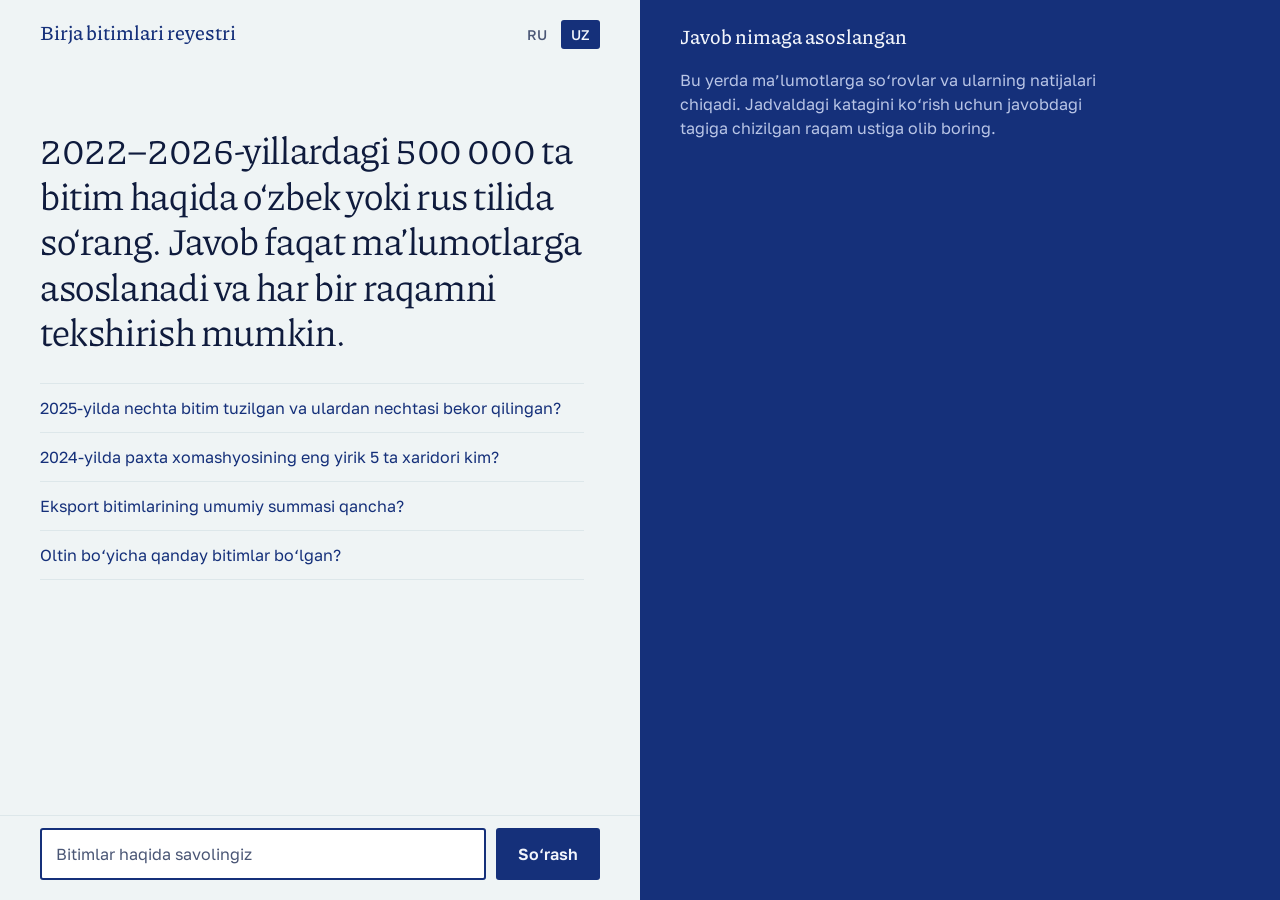
==== src/main/resources/static/index.html @ 8547df86 "Add UZEX deals Q&A agent Web service answering questions about the exchange's 500,000 deals in Russi" ====
<!doctype html>
<html lang="ru">
<head>
<meta charset="utf-8">
<meta name="viewport" content="width=device-width, initial-scale=1">
<title>UZEX Reyestr Agent</title>
<link rel="preconnect" href="https://fonts.googleapis.com">
<link rel="preconnect" href="https://fonts.gstatic.com" crossorigin>
<link href="https://fonts.googleapis.com/css2?family=Golos+Text:wght@400;500;600&family=JetBrains+Mono:wght@400&family=Piazzolla:opsz,wght@8..30,400;8..30,500&display=swap&subset=cyrillic-ext" rel="stylesheet">
<style>
:root {
  --glaze: #EFF4F5;
  --glaze-deep: #DDE7EA;
  --ink: #0F1B3D;
  --ink-soft: #4A5675;
  --cobalt: #15307A;
  --cobalt-deep: #0F2460;
  --cobalt-line: #3A54A0;
  --on-cobalt: #F2F5FB;
  --on-cobalt-soft: #B9C5E6;
  --turquoise: #0B7A80;
  --saffron: #F4B83F;
  --madder: #A5342B;
  --serif: "Piazzolla", Georgia, serif;
  --sans: "Golos Text", "Segoe UI", Arial, sans-serif;
  --mono: "JetBrains Mono", Menlo, monospace;
}
* { box-sizing: border-box; }
html, body { height: 100%; margin: 0; }
body {
  background: var(--glaze);
  color: var(--ink);
  font: 400 16px/1.5 var(--sans);
  display: grid;
  grid-template-columns: minmax(0, 1fr) minmax(0, 1fr);
  height: 100dvh;
}
button, textarea { font: inherit; color: inherit; }
:focus-visible { outline: 3px solid var(--saffron); outline-offset: 2px; }

/* Asking side */
.ask { display: grid; grid-template-rows: auto minmax(0, 1fr) auto; min-height: 0; }
.masthead {
  display: flex; align-items: baseline; justify-content: space-between; gap: 16px;
  padding: 20px 40px 12px;
}
.masthead h1 { margin: 0; font: 500 20px/1.2 var(--serif); color: var(--cobalt); }
.langs { display: flex; gap: 4px; }
.langs button {
  background: none; border: 0; padding: 4px 10px; cursor: pointer; border-radius: 3px;
  color: var(--ink-soft); font-weight: 500; font-size: 14px;
}
.langs button[aria-pressed="true"] { background: var(--cobalt); color: var(--on-cobalt); }

.thread { overflow-y: auto; padding: 12px 40px 24px; scroll-behavior: smooth; }
.intro { max-width: 34em; padding-top: 6vh; }
.intro p { margin: 0 0 28px; font: 400 clamp(26px, 3vw, 38px)/1.2 var(--serif); letter-spacing: -0.01em; }
.examples { list-style: none; margin: 0; padding: 0; border-top: 1px solid var(--glaze-deep); }
.examples button {
  display: block; width: 100%; padding: 12px 0; background: none; border: 0;
  border-bottom: 1px solid var(--glaze-deep); text-align: left; cursor: pointer; color: var(--cobalt);
}
.examples button:hover { color: var(--ink); text-decoration: underline; text-underline-offset: 3px; }

.turn { padding: 20px 0 24px; border-bottom: 1px solid var(--glaze-deep); max-width: 40em; }
.turn:last-child { border-bottom: 0; }
.turn .question { margin: 0 0 10px; color: var(--ink-soft); font-weight: 500; }
.turn .steps { margin: 0; padding: 0; list-style: none; color: var(--ink-soft); font-size: 15px; }
.turn .steps li { padding: 2px 0; }
.turn .steps li:last-child::after { content: "…"; }
.answer { margin: 0; font: 400 clamp(20px, 1.9vw, 25px)/1.42 var(--serif); white-space: pre-line; }
.turn.is-error .answer { font: 400 18px/1.5 var(--sans); color: var(--madder); }
.turn.is-nodata .answer { border-left: 4px solid var(--madder); padding-left: 16px; }
.turn.is-clarify .answer { border-left: 4px solid var(--saffron); padding-left: 16px; }

.fig {
  all: unset; cursor: pointer; font-variant-numeric: tabular-nums;
  background-image: linear-gradient(var(--saffron), var(--saffron));
  background-repeat: no-repeat; background-position: 0 100%; background-size: 100% 3px;
  transition: background-size 160ms ease-out;
}
.fig:hover, .fig:focus-visible, .fig.is-on { background-size: 100% 100%; }
.fig:focus-visible { outline: 3px solid var(--cobalt); outline-offset: 2px; }

.assumptions { margin: 14px 0 0; padding: 0; list-style: none; font-size: 15px; color: var(--ink-soft); }
.assumptions li { padding: 2px 0; }
.check { margin: 14px 0 0; font-size: 14px; color: var(--turquoise); font-weight: 500; }
.check.is-plain { color: var(--ink-soft); font-weight: 400; }
.turn-actions { margin-top: 10px; }
.turn-actions button {
  background: none; border: 0; padding: 0; color: var(--cobalt); cursor: pointer; font-size: 14px;
  text-decoration: underline; text-underline-offset: 3px;
}
.turn[aria-current="true"] .turn-actions { display: none; }

.composer { padding: 12px 40px 20px; background: var(--glaze); border-top: 1px solid var(--glaze-deep); }
.composer form { display: flex; gap: 10px; align-items: flex-end; }
.composer textarea {
  flex: 1; min-height: 52px; max-height: 160px; resize: none; padding: 13px 14px;
  background: #fff; border: 2px solid var(--cobalt); border-radius: 3px; line-height: 1.4;
}
.composer textarea::placeholder { color: var(--ink-soft); }
.composer button {
  height: 52px; padding: 0 22px; border: 0; border-radius: 3px; cursor: pointer;
  background: var(--cobalt); color: var(--on-cobalt); font-weight: 600;
}
.composer button:hover:not(:disabled) { background: var(--cobalt-deep); }
.composer button:disabled { opacity: .55; cursor: progress; }
.notice { margin: 0 0 10px; color: var(--madder); font-size: 14px; }

/* Evidence side: one tile of solid cobalt */
.proof { background: var(--cobalt); color: var(--on-cobalt); overflow-y: auto; padding: 24px 40px 40px; min-height: 0; }
.proof h2 { margin: 0 0 20px; font: 500 20px/1.2 var(--serif); }
.proof .empty { max-width: 28em; color: var(--on-cobalt-soft); }
.step { margin: 0 0 32px; }
.step h3 { margin: 0 0 8px; font: 500 16px/1.4 var(--sans); }
.step .kind { color: var(--on-cobalt-soft); font-weight: 400; font-size: 14px; }
.step pre {
  margin: 0 0 12px; padding: 12px 14px; overflow-x: auto; background: var(--cobalt-deep);
  border-radius: 3px; font: 400 13px/1.55 var(--mono); white-space: pre-wrap; overflow-wrap: anywhere;
  color: var(--on-cobalt);
}
.step .failed { margin: 0 0 12px; color: var(--saffron); font-size: 14px; }
.table-wrap { overflow-x: auto; }
table { border-collapse: collapse; width: 100%; font-size: 14px; font-variant-numeric: tabular-nums; }
th { text-align: left; font-weight: 500; color: var(--on-cobalt-soft); padding: 6px 12px 6px 0; border-bottom: 1px solid var(--cobalt-line); white-space: nowrap; }
td { padding: 6px 12px 6px 0; border-bottom: 1px solid var(--cobalt-line); vertical-align: top; }
td.num, th.num { text-align: right; white-space: nowrap; }
td.is-source { background: var(--saffron); color: var(--ink); box-shadow: -6px 0 0 var(--saffron), 6px 0 0 var(--saffron); }
td.is-null { color: var(--on-cobalt-soft); }
.rows-note { margin: 8px 0 0; color: var(--on-cobalt-soft); font-size: 14px; }

@media (max-width: 900px) {
  html, body { height: auto; }
  body { display: block; height: auto; }
  .ask { display: block; }
  .masthead { padding: 16px 16px 8px; }
  .thread { overflow: visible; padding: 8px 16px 16px; }
  .intro { padding-top: 16px; }
  .composer { position: sticky; bottom: 0; padding: 10px 16px 12px; }
  .proof { overflow: visible; padding: 24px 16px 32px; }
}
@media (prefers-reduced-motion: reduce) {
  * { transition: none !important; scroll-behavior: auto !important; }
}
</style>
</head>
<body>
<main class="ask">
  <header class="masthead">
    <h1 id="title"></h1>
    <div class="langs" role="group" aria-label="Til / Язык">
      <button type="button" data-lang="ru">RU</button>
      <button type="button" data-lang="uz">UZ</button>
    </div>
  </header>
  <section class="thread" id="thread" aria-live="polite"></section>
  <div class="composer">
    <p class="notice" id="notice" hidden></p>
    <form id="form">
      <textarea id="input" rows="1" maxlength="600"></textarea>
      <button type="submit" id="send"></button>
    </form>
  </div>
</main>
<aside class="proof" id="proof"></aside>

<script>
const UI = {
  ru: {
    title: "Реестр сделок биржи",
    intro: "Спросите на русском или узбекском о 500 000 сделок за 2022–2026 годы. Ответ строится только на данных, и каждое число можно проверить.",
    examples: [
      "Сколько сделок было в 2025 году и сколько из них аннулировано?",
      "Кто пять крупнейших покупателей хлопка-сырца в 2024 году?",
      "Какая средневзвешенная цена цемента ЦЕМ I 42,5Н в сентябре 2026 года?",
      "Какие были сделки по золоту?"
    ],
    placeholder: "Ваш вопрос о сделках",
    send: "Спросить",
    proof: "На чём основан ответ",
    proofEmpty: "Здесь появятся запросы к данным и их результаты. Наведите на подчёркнутое число в ответе, чтобы увидеть его ячейку в таблице.",
    verified: "Все числа и названия в ответе найдены в результатах запроса",
    fallback: "Показан результат запроса без пересказа: текст модели не прошёл проверку",
    glossary: "Ответ из описания данных, запрос к данным не нужен",
    noEvidence: "Запросов к данным для этого ответа не было.",
    seconds: s => `Ответ за ${s} с`,
    show: "Показать основание",
    kinds: { sql: "Запрос", company: "Поиск компании", broker: "Поиск брокера" },
    rows: (shown, all) => `Показано строк: ${shown} из ${all}`,
    truncated: "В выборке есть ещё строки.",
    noRows: "Запрос не вернул строк.",
    rejected: "Запрос отклонён или завершился ошибкой",
    noKey: "Ключ языковой модели не задан в .env, поэтому вопросы пока не обрабатываются.",
    noDb: "База данных недоступна. Запустите docker compose up -d.",
    failed: "Не удалось получить ответ от сервера. Проверьте соединение и спросите ещё раз."
  },
  uz: {
    title: "Birja bitimlari reyestri",
    intro: "2022–2026-yillardagi 500 000 ta bitim haqida o‘zbek yoki rus tilida so‘rang. Javob faqat ma’lumotlarga asoslanadi va har bir raqamni tekshirish mumkin.",
    examples: [
      "2025-yilda nechta bitim tuzilgan va ulardan nechtasi bekor qilingan?",
      "2024-yilda paxta xomashyosining eng yirik 5 ta xaridori kim?",
      "Eksport bitimlarining umumiy summasi qancha?",
      "Oltin bo‘yicha qanday bitimlar bo‘lgan?"
    ],
    placeholder: "Bitimlar haqida savolingiz",
    send: "So‘rash",
    proof: "Javob nimaga asoslangan",
    proofEmpty: "Bu yerda ma’lumotlarga so‘rovlar va ularning natijalari chiqadi. Jadvaldagi katagini ko‘rish uchun javobdagi tagiga chizilgan raqam ustiga olib boring.",
    verified: "Javobdagi barcha raqam va nomlar so‘rov natijalarida topildi",
    fallback: "So‘rov natijasi qayta bayon qilinmasdan ko‘rsatildi: model matni tekshiruvdan o‘tmadi",
    glossary: "Javob ma’lumotlar tavsifidan olingan, so‘rov kerak emas",
    noEvidence: "Bu javob uchun ma’lumotlarga so‘rov bo‘lmadi.",
    seconds: s => `Javob ${s} soniyada`,
    show: "Asosini ko‘rsatish",
    kinds: { sql: "So‘rov", company: "Kompaniya qidiruvi", broker: "Broker qidiruvi" },
    rows: (shown, all) => `Ko‘rsatilgan qatorlar: ${shown} / ${all}`,
    truncated: "Natijada yana qatorlar bor.",
    noRows: "So‘rov qator qaytarmadi.",
    rejected: "So‘rov rad etildi yoki xato bilan tugadi",
    noKey: ".env faylida til modeli kaliti ko‘rsatilmagan, shuning uchun savollar hozircha qayta ishlanmaydi.",
    noDb: "Ma’lumotlar bazasi mavjud emas. docker compose up -d ni ishga tushiring.",
    failed: "Serverdan javob olinmadi. Aloqani tekshiring va qayta so‘rang."
  }
};

const $ = id => document.getElementById(id);
const el = (tag, cls, text) => {
  const node = document.createElement(tag);
  if (cls) node.className = cls;
  if (text !== undefined) node.textContent = text;
  return node;
};
const MAX_SHOWN_ROWS = 50;
/* Identifiers look numeric but are not quantities: no digit grouping, no figure links. */
const IDENTIFIER_COLUMN = /(^|_)(inn|no|code|year|month|quarter)$/i;
const turns = [];
let lang = initialLang();
let selected = null;
let busy = false;

function initialLang() {
  try {
    const saved = localStorage.getItem("lang");
    if (saved === "ru" || saved === "uz") return saved;
  } catch (e) { /* storage may be blocked */ }
  return (navigator.language || "").startsWith("ru") ? "ru" : "uz";
}

function setLang(next) {
  lang = next;
  try { localStorage.setItem("lang", next); } catch (e) { /* storage may be blocked */ }
  document.documentElement.lang = next;
  const t = UI[next];
  $("title").textContent = t.title;
  $("input").placeholder = t.placeholder;
  $("send").textContent = t.send;
  document.querySelectorAll(".langs button").forEach(b => b.setAttribute("aria-pressed", String(b.dataset.lang === next)));
  renderThread();
  renderProof();
  loadStatus();
}

/* Figures: wrap each number of the answer that traces to a result cell. */
const NUMBER = /(\d{1,3}(?:[    ]\d{3})+(?:[.,]\d+)?|\d+(?:[.,]\d+)?)(\s*(?:тыс\.?|тысяч\S*|ming|минг|млн\.?|миллион\S*|mln\.?|million|млрд\.?|миллиард\S*|mlrd\.?|milliard\S*|трлн\.?|триллион\S*|trln\.?|trillion\S*))?/g;

function scaleOf(word) {
  if (!word) return 1;
  const w = word.trim().toLowerCase();
  if (/^(тыс|ming|минг)/.test(w)) return 1e3;
  if (/^(млн|миллион|mln|million)/.test(w)) return 1e6;
  if (/^(млрд|миллиард|mlrd|milliard)/.test(w)) return 1e9;
  return 1e12;
}

function matchCells(digits, word, cells) {
  const compact = digits.replace(/[    ]/g, "").replace(",", ".");
  const shown = parseFloat(compact);
  const decimals = (compact.split(".")[1] || "").length;
  const scale = scaleOf(word);
  if (scale === 1 && decimals === 0 && (shown <= 12 || (shown >= 2022 && shown <= 2026))) return [];
  const half = 0.5 * Math.pow(10, -decimals) * scale;
  return cells.filter(c => Math.abs(c.value - shown * scale) <= half);
}

function renderAnswer(container, turn) {
  container.textContent = "";
  const text = turn.response.answer;
  const cells = turn.cells || [];
  let last = 0;
  for (const m of text.matchAll(NUMBER)) {
    const before = text[m.index - 1] || "";
    if (/[\p{L}\-.\d]/u.test(before)) continue;
    const hits = matchCells(m[1], m[2], cells);
    if (!hits.length) continue;
    container.append(text.slice(last, m.index));
    const figure = el("button", "fig", m[0]);
    figure.type = "button";
    const on = () => { selectTurn(turn); light(hits, true); };
    const off = () => light(hits, false);
    figure.addEventListener("mouseenter", on);
    figure.addEventListener("focus", on);
    figure.addEventListener("mouseleave", off);
    figure.addEventListener("blur", off);
    figure.addEventListener("click", () => {
      on();
      const first = document.querySelector("td.is-source");
      if (first) first.scrollIntoView({ block: "center", behavior: "smooth" });
    });
    container.append(figure);
    last = m.index + m[0].length;
  }
  container.append(text.slice(last));
}

function light(hits, on) {
  hits.forEach(c => {
    const cell = document.querySelector(`td[data-cell="${c.id}"]`);
    if (cell) cell.classList.toggle("is-source", on);
  });
}

/* Collected once per turn so figures and table cells share ids. */
function indexCells(turn) {
  turn.cells = [];
  (turn.response.evidence || []).forEach((step, s) => {
    if (step.kind !== "sql" || !step.result) return;
    step.result.rows.slice(0, MAX_SHOWN_ROWS).forEach((row, r) => row.forEach((value, c) => {
      if (value !== null && !IDENTIFIER_COLUMN.test(step.result.columns[c]) && /^-?\d+(\.\d+)?$/.test(value)) {
        turn.cells.push({ id: `${s}-${r}-${c}`, value: parseFloat(value) });
      }
    }));
  });
}

/* Asking */
function renderThread() {
  const thread = $("thread");
  thread.textContent = "";
  const t = UI[lang];
  if (!turns.length) {
    const intro = el("div", "intro");
    intro.append(el("p", "", t.intro));
    const list = el("ul", "examples");
    t.examples.forEach(q => {
      const li = el("li");
      const b = el("button", "", q);
      b.type = "button";
      b.addEventListener("click", () => ask(q));
      li.append(b);
      list.append(li);
    });
    intro.append(list);
    thread.append(intro);
    return;
  }
  turns.forEach(turn => thread.append(renderTurn(turn)));
}

function renderTurn(turn) {
  const t = UI[lang];
  const node = el("article", "turn");
  turn.node = node;
  node.append(el("p", "question", turn.question));
  if (!turn.response) {
    const steps = el("ul", "steps");
    turn.steps.forEach(label => steps.append(el("li", "", label)));
    node.append(steps);
    return node;
  }
  const r = turn.response;
  if (r.status === "ERROR") node.classList.add("is-error");
  if (r.status === "NO_DATA") node.classList.add("is-nodata");
  if (r.status === "CLARIFY") node.classList.add("is-clarify");
  if (turn === selected) node.setAttribute("aria-current", "true");

  const answer = el("p", "answer");
  renderAnswer(answer, turn);
  node.append(answer);

  if (r.assumptions && r.assumptions.length) {
    const list = el("ul", "assumptions");
    r.assumptions.forEach(a => list.append(el("li", "", a)));
    node.append(list);
  }
  const seconds = (r.durationMs / 1000).toFixed(1).replace(".", lang === "ru" ? "," : ".");
  if (r.status === "GLOSSARY") {
    node.append(el("p", "check is-plain", `${t.glossary}. ${t.seconds(seconds)}`));
  } else if (r.source === "FALLBACK") {
    node.append(el("p", "check is-plain", `${t.fallback}. ${t.seconds(seconds)}`));
  } else if (r.status === "ANSWER") {
    node.append(el("p", "check", `✓ ${t.verified}. ${t.seconds(seconds)}`));
  } else if (r.durationMs) {
    node.append(el("p", "check is-plain", t.seconds(seconds)));
  }
  const actions = el("div", "turn-actions");
  const show = el("button", "", t.show);
  show.type = "button";
  show.addEventListener("click", () => selectTurn(turn));
  actions.append(show);
  node.append(actions);
  return node;
}

function selectTurn(turn) {
  if (selected === turn) return;
  selected = turn;
  turns.forEach(x => {
    if (!x.node) return;
    if (x === turn) x.node.setAttribute("aria-current", "true");
    else x.node.removeAttribute("aria-current");
  });
  renderProof();
}

/* Evidence */
function renderProof() {
  const t = UI[lang];
  const proof = $("proof");
  proof.textContent = "";
  proof.append(el("h2", "", t.proof));
  if (!selected || !selected.response) {
    proof.append(el("p", "empty", t.proofEmpty));
    return;
  }
  const evidence = selected.response.evidence || [];
  if (!evidence.length) {
    proof.append(el("p", "empty", t.noEvidence));
    return;
  }
  evidence.forEach((step, s) => proof.append(renderStep(step, s, t)));
}

function renderStep(step, s, t) {
  const box = el("section", "step");
  const heading = el("h3");
  heading.append(el("span", "kind", `${t.kinds[step.kind] || step.kind}: `));
  heading.append(step.purpose || (step.kind === "sql" ? "" : step.input));
  box.append(heading);
  if (step.kind === "sql") box.append(el("pre", "", step.input));
  if (step.error) {
    box.append(el("p", "failed", `${t.rejected}: ${step.error}`));
    return box;
  }
  const result = step.result;
  if (!result || !result.rows.length) {
    box.append(el("p", "rows-note", t.noRows));
    return box;
  }
  const numeric = result.columns.map((name, c) => !IDENTIFIER_COLUMN.test(name)
    && result.rows.every(row => row[c] === null || /^-?\d+(\.\d+)?$/.test(row[c])));
  const table = el("table");
  const head = el("tr");
  result.columns.forEach((name, c) => head.append(el("th", numeric[c] ? "num" : "", name)));
  const thead = el("thead");
  thead.append(head);
  const tbody = el("tbody");
  result.rows.slice(0, MAX_SHOWN_ROWS).forEach((row, r) => {
    const tr = el("tr");
    row.forEach((value, c) => {
      const td = el("td", numeric[c] ? "num" : "", value === null ? "—" : (numeric[c] ? groupDigits(value) : value));
      if (value === null) td.classList.add("is-null");
      td.dataset.cell = `${s}-${r}-${c}`;
      tr.append(td);
    });
    tbody.append(tr);
  });
  table.append(thead, tbody);
  const wrap = el("div", "table-wrap");
  wrap.append(table);
  box.append(wrap);
  if (result.rows.length > MAX_SHOWN_ROWS) box.append(el("p", "rows-note", t.rows(MAX_SHOWN_ROWS, result.rows.length)));
  if (result.truncated) box.append(el("p", "rows-note", t.truncated));
  return box;
}

function groupDigits(value) {
  const [whole, fraction] = value.split(".");
  const grouped = whole.replace(/\B(?=(\d{3})+(?!\d))/g, " ");
  return fraction ? `${grouped}.${fraction}` : grouped;
}

/* Talking to the server */
async function ask(question) {
  if (busy) return;
  busy = true;
  $("send").disabled = true;
  $("input").value = "";
  resizeInput();
  const history = turns
    .filter(x => x.response && x.response.status !== "ERROR")
    .slice(-3)
    .map(x => ({ question: x.question, answer: x.response.answer }));
  const turn = { question, steps: [], response: null };
  turns.push(turn);
  renderThread();
  scrollToEnd();
  try {
    const res = await fetch("/api/ask/stream", {
      method: "POST",
      headers: { "Content-Type": "application/json", "Accept": "text/event-stream" },
      body: JSON.stringify({ question, history })
    });
    if (!res.ok || !res.body) throw new Error(`HTTP ${res.status}`);
    await readEvents(res.body, (event, data) => {
      if (event === "step") {
        turn.steps.push(data.label);
        renderThread();
        scrollToEnd();
      } else if (event === "final") {
        finish(turn, data);
      }
    });
    if (!turn.response) throw new Error("Stream ended without an answer");
  } catch (e) {
    finish(turn, { status: "ERROR", answer: UI[lang].failed, assumptions: [], evidence: [], durationMs: 0 });
  } finally {
    busy = false;
    $("send").disabled = false;
    $("input").focus();
  }
}

function finish(turn, response) {
  turn.response = response;
  indexCells(turn);
  selected = turn;
  renderThread();
  renderProof();
  $("proof").scrollTop = 0;
  scrollToEnd();
}

async function readEvents(body, onEvent) {
  const reader = body.pipeThrough(new TextDecoderStream()).getReader();
  let buffer = "";
  for (;;) {
    const { value, done } = await reader.read();
    if (done) return;
    buffer += value.replace(/\r\n/g, "\n");
    let end;
    while ((end = buffer.indexOf("\n\n")) >= 0) {
      const chunk = buffer.slice(0, end);
      buffer = buffer.slice(end + 2);
      let event = "message";
      let data = "";
      chunk.split("\n").forEach(line => {
        if (line.startsWith("event:")) event = line.slice(6).trim();
        if (line.startsWith("data:")) data += line.slice(5);
      });
      if (data) onEvent(event, JSON.parse(data));
    }
  }
}

async function loadStatus() {
  const notice = $("notice");
  try {
    const res = await fetch("/api/status");
    const status = await res.json();
    const t = UI[lang];
    const message = !status.database ? t.noDb : (!status.llmConfigured ? t.noKey : "");
    notice.textContent = message;
    notice.hidden = !message;
  } catch (e) {
    notice.hidden = true;
  }
}

function scrollToEnd() {
  const thread = $("thread");
  thread.scrollTop = thread.scrollHeight;
}

function resizeInput() {
  const input = $("input");
  input.style.height = "auto";
  input.style.height = `${Math.min(input.scrollHeight + 4, 160)}px`;
}

$("form").addEventListener("submit", e => {
  e.preventDefault();
  const q = $("input").value.trim();
  if (q) ask(q);
});
$("input").addEventListener("input", resizeInput);
$("input").addEventListener("keydown", e => {
  if (e.key === "Enter" && !e.shiftKey) {
    e.preventDefault();
    $("form").requestSubmit();
  }
});
document.querySelectorAll(".langs button").forEach(b => b.addEventListener("click", () => setLang(b.dataset.lang)));
setLang(lang);
</script>
</body>
</html>
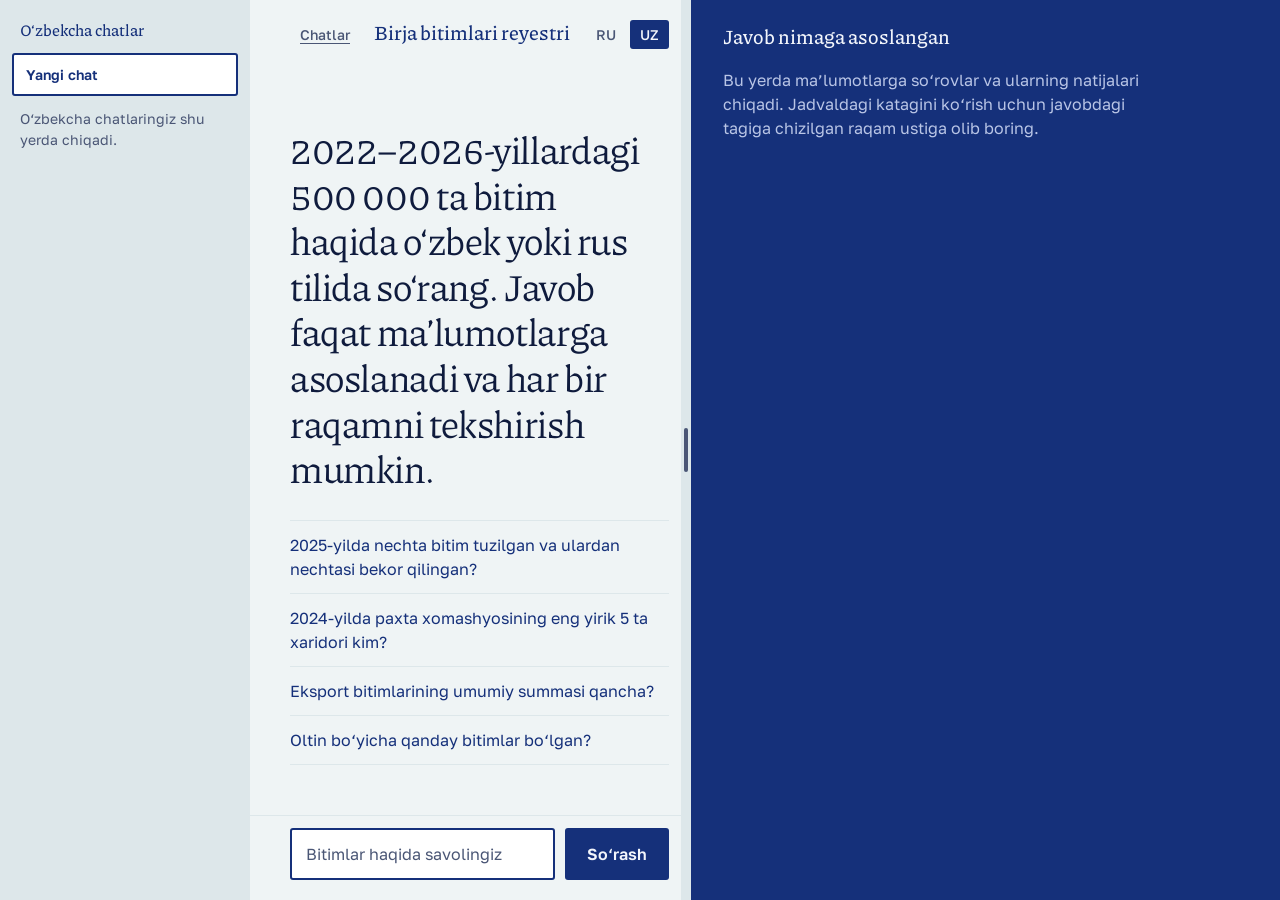
==== commit bc7c60af: "Give each language its own chats, with history and a draggable divider Switching RU/UZ shared one co" ====
--- a/src/main/resources/static/index.html
+++ b/src/main/resources/static/index.html
@@ -32,20 +32,58 @@
   color: var(--ink);
   font: 400 16px/1.5 var(--sans);
   display: grid;
-  grid-template-columns: minmax(0, 1fr) minmax(0, 1fr);
+  grid-template-columns:
+    var(--rail-width, 0px)
+    minmax(0, 1fr)
+    10px
+    clamp(280px, var(--proof-width, 46vw), calc(100vw - var(--rail-width, 0px) - 360px));
+  grid-template-rows: minmax(0, 1fr);
   height: 100dvh;
 }
+body.rail-open { --rail-width: 250px; }
+body.is-dragging { cursor: col-resize; user-select: none; }
 button, textarea { font: inherit; color: inherit; }
 :focus-visible { outline: 3px solid var(--saffron); outline-offset: 2px; }
 
+/* Chats of the current language */
+.history {
+  grid-column: 1; grid-row: 1; display: none; flex-direction: column; min-height: 0;
+  background: var(--glaze-deep); padding: 20px 12px 16px;
+}
+body.rail-open .history { display: flex; }
+.history h2 { margin: 0 0 12px; padding: 0 8px; font: 500 16px/1.3 var(--serif); color: var(--cobalt); }
+.new-chat {
+  margin: 0 0 12px; padding: 9px 12px; background: #fff; border: 2px solid var(--cobalt); border-radius: 3px;
+  color: var(--cobalt); font-weight: 600; font-size: 14px; text-align: left; cursor: pointer;
+}
+.new-chat:hover { background: var(--cobalt); color: var(--on-cobalt); }
+.chat-list { list-style: none; margin: 0; padding: 0; overflow-y: auto; min-height: 0; flex: 1; }
+.chat-list button {
+  display: block; width: 100%; padding: 8px; background: none; border: 0; border-left: 3px solid transparent;
+  border-radius: 0 3px 3px 0; text-align: left; font-size: 14px; line-height: 1.35; cursor: pointer;
+  overflow: hidden; white-space: nowrap; text-overflow: ellipsis;
+}
+.chat-list button:hover { background: var(--glaze); }
+.chat-list button[aria-current="true"] { background: #fff; border-left-color: var(--cobalt); font-weight: 500; }
+.history .none { margin: 0; padding: 0 8px; font-size: 14px; color: var(--ink-soft); }
+
 /* Asking side */
-.ask { display: grid; grid-template-rows: auto minmax(0, 1fr) auto; min-height: 0; }
+.ask { grid-column: 2; grid-row: 1; display: grid; grid-template-rows: auto minmax(0, 1fr) auto; min-height: 0; }
 .masthead {
   display: flex; align-items: baseline; justify-content: space-between; gap: 16px;
   padding: 20px 40px 12px;
 }
-.masthead h1 { margin: 0; font: 500 20px/1.2 var(--serif); color: var(--cobalt); }
-.langs { display: flex; gap: 4px; }
+.masthead-start { display: flex; align-items: baseline; gap: 14px; min-width: 0; }
+.rail-toggle {
+  flex: none; background: none; border: 0; padding: 4px 10px; border-radius: 3px; cursor: pointer;
+  color: var(--ink-soft); font-weight: 500; font-size: 14px; text-decoration: underline; text-underline-offset: 3px;
+}
+.rail-toggle:hover { color: var(--ink); }
+.masthead h1 {
+  margin: 0; font: 500 20px/1.2 var(--serif); color: var(--cobalt); min-width: 0;
+  white-space: nowrap; overflow: hidden; text-overflow: ellipsis;
+}
+.langs { display: flex; gap: 4px; flex: none; }
 .langs button {
   background: none; border: 0; padding: 4px 10px; cursor: pointer; border-radius: 3px;
   color: var(--ink-soft); font-weight: 500; font-size: 14px;
@@ -96,7 +134,7 @@
 .composer { padding: 12px 40px 20px; background: var(--glaze); border-top: 1px solid var(--glaze-deep); }
 .composer form { display: flex; gap: 10px; align-items: flex-end; }
 .composer textarea {
-  flex: 1; min-height: 52px; max-height: 160px; resize: none; padding: 13px 14px;
+  flex: 1; min-width: 0; min-height: 52px; max-height: 160px; resize: none; overflow-y: hidden; padding: 13px 14px;
   background: #fff; border: 2px solid var(--cobalt); border-radius: 3px; line-height: 1.4;
 }
 .composer textarea::placeholder { color: var(--ink-soft); }
@@ -108,8 +146,21 @@
 .composer button:disabled { opacity: .55; cursor: progress; }
 .notice { margin: 0 0 10px; color: var(--madder); font-size: 14px; }
 
+/* Drag to share the width between the answer and its evidence */
+.splitter {
+  grid-column: 3; grid-row: 1; position: relative; background: var(--glaze-deep);
+  cursor: col-resize; touch-action: none;
+}
+.splitter::after {
+  content: ""; position: absolute; top: 50%; left: 3px; width: 4px; height: 44px; margin-top: -22px;
+  border-radius: 2px; background: var(--ink-soft);
+}
+.splitter:hover, body.is-dragging .splitter { background: var(--saffron); }
+.splitter:hover::after, body.is-dragging .splitter::after { background: var(--ink); }
+.splitter:focus-visible { outline: 3px solid var(--saffron); outline-offset: -3px; }
+
 /* Evidence side: one tile of solid cobalt */
-.proof { background: var(--cobalt); color: var(--on-cobalt); overflow-y: auto; padding: 24px 40px 40px; min-height: 0; }
+.proof { grid-column: 4; grid-row: 1; background: var(--cobalt); color: var(--on-cobalt); overflow-y: auto; padding: 24px 32px 40px; min-height: 0; min-width: 0; }
 .proof h2 { margin: 0 0 20px; font: 500 20px/1.2 var(--serif); }
 .proof .empty { max-width: 28em; color: var(--on-cobalt-soft); }
 .step { margin: 0 0 32px; }
@@ -134,7 +185,12 @@
   html, body { height: auto; }
   body { display: block; height: auto; }
   .ask { display: block; }
+  .splitter { display: none; }
+  .history { padding: 16px; }
+  .chat-list { max-height: 34vh; }
   .masthead { padding: 16px 16px 8px; }
+  .masthead-start { gap: 8px; }
+  .rail-toggle { padding: 4px 0; }
   .thread { overflow: visible; padding: 8px 16px 16px; }
   .intro { padding-top: 16px; }
   .composer { position: sticky; bottom: 0; padding: 10px 16px 12px; }
@@ -146,9 +202,13 @@
 </style>
 </head>
 <body>
+<nav class="history" id="history"></nav>
 <main class="ask">
   <header class="masthead">
-    <h1 id="title"></h1>
+    <div class="masthead-start">
+      <button type="button" class="rail-toggle" id="rail-toggle" aria-controls="history"></button>
+      <h1 id="title"></h1>
+    </div>
     <div class="langs" role="group" aria-label="Til / Язык">
       <button type="button" data-lang="ru">RU</button>
       <button type="button" data-lang="uz">UZ</button>
@@ -163,6 +223,7 @@
     </form>
   </div>
 </main>
+<div class="splitter" id="splitter" role="separator" aria-orientation="vertical" tabindex="0" aria-valuemin="0" aria-valuemax="100"></div>
 <aside class="proof" id="proof"></aside>
 
 <script>
@@ -193,7 +254,12 @@
     rejected: "Запрос отклонён или завершился ошибкой",
     noKey: "Ключ языковой модели не задан в .env, поэтому вопросы пока не обрабатываются.",
     noDb: "База данных недоступна. Запустите docker compose up -d.",
-    failed: "Не удалось получить ответ от сервера. Проверьте соединение и спросите ещё раз."
+    failed: "Не удалось получить ответ от сервера. Проверьте соединение и спросите ещё раз.",
+    chats: "Чаты",
+    chatsTitle: "Чаты на русском",
+    newChat: "Новый чат",
+    noChats: "Здесь появятся ваши чаты на русском.",
+    resize: "Изменить ширину панелей"
   },
   uz: {
     title: "Birja bitimlari reyestri",
@@ -221,7 +287,12 @@
     rejected: "So‘rov rad etildi yoki xato bilan tugadi",
     noKey: ".env faylida til modeli kaliti ko‘rsatilmagan, shuning uchun savollar hozircha qayta ishlanmaydi.",
     noDb: "Ma’lumotlar bazasi mavjud emas. docker compose up -d ni ishga tushiring.",
-    failed: "Serverdan javob olinmadi. Aloqani tekshiring va qayta so‘rang."
+    failed: "Serverdan javob olinmadi. Aloqani tekshiring va qayta so‘rang.",
+    chats: "Chatlar",
+    chatsTitle: "O‘zbekcha chatlar",
+    newChat: "Yangi chat",
+    noChats: "O‘zbekcha chatlaringiz shu yerda chiqadi.",
+    resize: "Panellar kengligini o‘zgartirish"
   }
 };
 
@@ -235,10 +306,220 @@
 const MAX_SHOWN_ROWS = 50;
 /* Identifiers look numeric but are not quantities: no digit grouping, no figure links. */
 const IDENTIFIER_COLUMN = /(^|_)(inn|no|code|year|month|quarter)$/i;
-const turns = [];
+/* Layout only: the model sometimes writes a ranking as "1) … 2) … 3) …" in one paragraph. */
+function separateList(text) {
+  const start = text.match(/(^|\s)1[.)]\s/);
+  if (!start) return text;
+  const parts = [];
+  let from = start.index + start[1].length;
+  const intro = text.slice(0, from).trimEnd();
+  for (let n = 2; ; n++) {
+    const next = text.slice(from + 2).match(new RegExp(`\\s${n}[.)]\\s`));
+    if (!next) break;
+    const end = from + 2 + next.index;
+    parts.push(text.slice(from, end).trimEnd().replace(/[;,]$/, ""));
+    from = end + 1;
+  }
+  if (!parts.length) return text;
+  parts.push(text.slice(from).trimEnd());
+  return (intro ? `${intro}\n` : "") + parts.join("\n");
+}
+
+/*
+ * Each language keeps its own chats, so switching RU/UZ opens that language's chat instead of
+ * mixing the two. History for the model comes only from the open chat. Chats live in this
+ * browser: if storage is blocked the page still works and they last until a reload.
+ */
+const STORE_KEY = "uzex-chats-v1";
+const MAX_CHATS_PER_LANGUAGE = 20;
+const emptyStore = () => ({ ru: { chats: [], activeId: null }, uz: { chats: [], activeId: null } });
+const store = loadStore();
 let lang = initialLang();
-let selected = null;
 let busy = false;
+
+const space = () => store[lang];
+const currentChat = () => space().chats.find(chat => chat.id === space().activeId) || null;
+const turns = () => (currentChat() ? currentChat().turns : []);
+
+function loadStore() {
+  const fresh = emptyStore();
+  try {
+    const saved = JSON.parse(localStorage.getItem(STORE_KEY) || "null");
+    if (!saved) return fresh;
+    ["ru", "uz"].forEach(code => {
+      const chats = saved[code] && Array.isArray(saved[code].chats) ? saved[code].chats : [];
+      fresh[code].chats = chats.filter(chat => chat && chat.id && Array.isArray(chat.turns)).map(chat => {
+        const done = chat.turns.filter(turn => turn && turn.response);
+        done.forEach(indexCells);
+        return { id: chat.id, title: chat.title, updatedAt: chat.updatedAt, turns: done, selected: done[done.length - 1] || null };
+      }).filter(chat => chat.turns.length);
+      const activeId = saved[code] && saved[code].activeId;
+      fresh[code].activeId = fresh[code].chats.some(chat => chat.id === activeId) ? activeId : null;
+    });
+  } catch (e) { /* unreadable or blocked storage starts empty */ }
+  return fresh;
+}
+
+function storedTurn(turn) {
+  const evidence = (turn.response.evidence || []).map(step => {
+    if (!step.result || step.result.rows.length <= MAX_SHOWN_ROWS) return step;
+    return { ...step, result: { ...step.result, rows: step.result.rows.slice(0, MAX_SHOWN_ROWS), truncated: true } };
+  });
+  return { question: turn.question, response: { ...turn.response, evidence } };
+}
+
+function saveStore() {
+  const snapshot = () => JSON.stringify(Object.fromEntries(["ru", "uz"].map(code => [code, {
+    activeId: store[code].activeId,
+    chats: store[code].chats.map(chat => ({
+      id: chat.id, title: chat.title, updatedAt: chat.updatedAt,
+      turns: chat.turns.filter(turn => turn.response).map(storedTurn)
+    })).filter(chat => chat.turns.length)
+  }])));
+  for (;;) {
+    try {
+      localStorage.setItem(STORE_KEY, snapshot());
+      return;
+    } catch (e) {
+      if (!dropOldestChat()) return;
+    }
+  }
+}
+
+/* Makes room when browser storage is full, never touching a chat that is open. */
+function dropOldestChat() {
+  const candidates = ["ru", "uz"].flatMap(code => store[code].chats
+    .filter(chat => chat.id !== store[code].activeId)
+    .map(chat => ({ code, chat })));
+  if (!candidates.length) return false;
+  const { code, chat } = candidates.reduce((a, b) => (a.chat.updatedAt <= b.chat.updatedAt ? a : b));
+  store[code].chats = store[code].chats.filter(x => x !== chat);
+  return true;
+}
+
+function startChat(question) {
+  const chat = {
+    id: `${Date.now()}-${Math.random().toString(36).slice(2)}`,
+    title: question.slice(0, 80), updatedAt: Date.now(), turns: [], selected: null
+  };
+  space().chats.unshift(chat);
+  space().activeId = chat.id;
+  while (space().chats.length > MAX_CHATS_PER_LANGUAGE) {
+    space().chats.pop();
+  }
+  return chat;
+}
+
+function openChat(id) {
+  space().activeId = id;
+  saveStore();
+  renderAll();
+  $("proof").scrollTop = 0;
+  scrollToEnd();
+}
+
+function renderHistory() {
+  const t = UI[lang];
+  const box = $("history");
+  box.textContent = "";
+  box.append(el("h2", "", t.chatsTitle));
+  const fresh = el("button", "new-chat", t.newChat);
+  fresh.type = "button";
+  fresh.addEventListener("click", () => {
+    openChat(null);
+    $("input").focus();
+  });
+  box.append(fresh);
+  if (!space().chats.length) {
+    box.append(el("p", "none", t.noChats));
+    return;
+  }
+  const list = el("ul", "chat-list");
+  [...space().chats].sort((a, b) => b.updatedAt - a.updatedAt).forEach(chat => {
+    const li = el("li");
+    const b = el("button", "", chat.title);
+    b.type = "button";
+    b.title = chat.title;
+    if (chat.id === space().activeId) b.setAttribute("aria-current", "true");
+    b.addEventListener("click", () => openChat(chat.id));
+    li.append(b);
+    list.append(li);
+  });
+  box.append(list);
+}
+
+function renderAll() {
+  renderHistory();
+  renderThread();
+  renderProof();
+}
+
+/* Chats panel: open by default where there is room for it */
+function setRailOpen(open, remember) {
+  document.body.classList.toggle("rail-open", open);
+  $("rail-toggle").setAttribute("aria-expanded", String(open));
+  if (remember) {
+    try { localStorage.setItem("uzex-rail", open ? "open" : "closed"); } catch (e) { /* storage may be blocked */ }
+  }
+}
+
+function initialRailOpen() {
+  try {
+    const saved = localStorage.getItem("uzex-rail");
+    if (saved) return saved === "open";
+  } catch (e) { /* storage may be blocked */ }
+  return window.innerWidth >= 1100;
+}
+
+/* The evidence panel's width, kept as a share of the window so it survives a resize */
+const MIN_PROOF_PX = 280;
+const MIN_CHAT_PX = 360;
+
+function setProofWidth(px, remember) {
+  const rail = document.body.classList.contains("rail-open") ? 250 : 0;
+  const max = Math.max(MIN_PROOF_PX, window.innerWidth - rail - MIN_CHAT_PX);
+  const width = Math.min(max, Math.max(MIN_PROOF_PX, px));
+  const share = width / window.innerWidth * 100;
+  document.documentElement.style.setProperty("--proof-width", `${share}vw`);
+  $("splitter").setAttribute("aria-valuenow", String(Math.round(share)));
+  if (remember) {
+    try { localStorage.setItem("uzex-proof-width", String(share)); } catch (e) { /* storage may be blocked */ }
+  }
+}
+
+function initSplitter() {
+  const splitter = $("splitter");
+  try {
+    const saved = parseFloat(localStorage.getItem("uzex-proof-width"));
+    if (saved > 0) setProofWidth(saved / 100 * window.innerWidth, false);
+  } catch (e) { /* storage may be blocked */ }
+  if (!splitter.hasAttribute("aria-valuenow")) splitter.setAttribute("aria-valuenow", "46");
+
+  splitter.addEventListener("pointerdown", e => {
+    e.preventDefault();
+    splitter.setPointerCapture(e.pointerId);
+    document.body.classList.add("is-dragging");
+  });
+  splitter.addEventListener("pointermove", e => {
+    if (document.body.classList.contains("is-dragging")) setProofWidth(window.innerWidth - e.clientX - 5, false);
+  });
+  const stop = e => {
+    if (!document.body.classList.contains("is-dragging")) return;
+    document.body.classList.remove("is-dragging");
+    setProofWidth(window.innerWidth - e.clientX - 5, true);
+  };
+  splitter.addEventListener("pointerup", stop);
+  splitter.addEventListener("pointercancel", stop);
+  splitter.addEventListener("dblclick", () => setProofWidth(window.innerWidth * 0.46, true));
+  splitter.addEventListener("keydown", e => {
+    const step = e.shiftKey ? 96 : 24;
+    const width = $("proof").offsetWidth;
+    if (e.key === "ArrowLeft") setProofWidth(width + step, true);
+    else if (e.key === "ArrowRight") setProofWidth(width - step, true);
+    else return;
+    e.preventDefault();
+  });
+}
 
 function initialLang() {
   try {
@@ -256,9 +537,12 @@
   $("title").textContent = t.title;
   $("input").placeholder = t.placeholder;
   $("send").textContent = t.send;
+  $("rail-toggle").textContent = t.chats;
+  $("splitter").setAttribute("aria-label", t.resize);
   document.querySelectorAll(".langs button").forEach(b => b.setAttribute("aria-pressed", String(b.dataset.lang === next)));
-  renderThread();
-  renderProof();
+  renderAll();
+  $("proof").scrollTop = 0;
+  scrollToEnd();
   loadStatus();
 }
 
@@ -286,7 +570,7 @@
 
 function renderAnswer(container, turn) {
   container.textContent = "";
-  const text = turn.response.answer;
+  const text = separateList(turn.response.answer);
   const cells = turn.cells || [];
   let last = 0;
   for (const m of text.matchAll(NUMBER)) {
@@ -339,7 +623,7 @@
   const thread = $("thread");
   thread.textContent = "";
   const t = UI[lang];
-  if (!turns.length) {
+  if (!turns().length) {
     const intro = el("div", "intro");
     intro.append(el("p", "", t.intro));
     const list = el("ul", "examples");
@@ -355,7 +639,7 @@
     thread.append(intro);
     return;
   }
-  turns.forEach(turn => thread.append(renderTurn(turn)));
+  turns().forEach(turn => thread.append(renderTurn(turn)));
 }
 
 function renderTurn(turn) {
@@ -373,7 +657,7 @@
   if (r.status === "ERROR") node.classList.add("is-error");
   if (r.status === "NO_DATA") node.classList.add("is-nodata");
   if (r.status === "CLARIFY") node.classList.add("is-clarify");
-  if (turn === selected) node.setAttribute("aria-current", "true");
+  if (currentChat() && turn === currentChat().selected) node.setAttribute("aria-current", "true");
 
   const answer = el("p", "answer");
   renderAnswer(answer, turn);
@@ -404,9 +688,10 @@
 }
 
 function selectTurn(turn) {
-  if (selected === turn) return;
-  selected = turn;
-  turns.forEach(x => {
+  const chat = currentChat();
+  if (!chat || chat.selected === turn) return;
+  chat.selected = turn;
+  chat.turns.forEach(x => {
     if (!x.node) return;
     if (x === turn) x.node.setAttribute("aria-current", "true");
     else x.node.removeAttribute("aria-current");
@@ -420,6 +705,7 @@
   const proof = $("proof");
   proof.textContent = "";
   proof.append(el("h2", "", t.proof));
+  const selected = currentChat() ? currentChat().selected : null;
   if (!selected || !selected.response) {
     proof.append(el("p", "empty", t.proofEmpty));
     return;
@@ -459,7 +745,7 @@
   result.rows.slice(0, MAX_SHOWN_ROWS).forEach((row, r) => {
     const tr = el("tr");
     row.forEach((value, c) => {
-      const td = el("td", numeric[c] ? "num" : "", value === null ? "—" : (numeric[c] ? groupDigits(value) : value));
+      const td = el("td", numeric[c] ? "num" : "", value === null ? "—" : value);
       if (value === null) td.classList.add("is-null");
       td.dataset.cell = `${s}-${r}-${c}`;
       tr.append(td);
@@ -475,12 +761,6 @@
   return box;
 }
 
-function groupDigits(value) {
-  const [whole, fraction] = value.split(".");
-  const grouped = whole.replace(/\B(?=(\d{3})+(?!\d))/g, " ");
-  return fraction ? `${grouped}.${fraction}` : grouped;
-}
-
 /* Talking to the server */
 async function ask(question) {
   if (busy) return;
@@ -488,12 +768,17 @@
   $("send").disabled = true;
   $("input").value = "";
   resizeInput();
-  const history = turns
+  /* A reply may arrive after the user switched language or chat, so it stays tied to these. */
+  const askedIn = lang;
+  const chat = currentChat() || startChat(question);
+  const history = chat.turns
     .filter(x => x.response && x.response.status !== "ERROR")
     .slice(-3)
     .map(x => ({ question: x.question, answer: x.response.answer }));
   const turn = { question, steps: [], response: null };
-  turns.push(turn);
+  chat.turns.push(turn);
+  chat.updatedAt = Date.now();
+  renderHistory();
   renderThread();
   scrollToEnd();
   try {
@@ -506,15 +791,17 @@
     await readEvents(res.body, (event, data) => {
       if (event === "step") {
         turn.steps.push(data.label);
-        renderThread();
-        scrollToEnd();
+        if (chat === currentChat()) {
+          renderThread();
+          scrollToEnd();
+        }
       } else if (event === "final") {
-        finish(turn, data);
+        finish(chat, turn, data);
       }
     });
     if (!turn.response) throw new Error("Stream ended without an answer");
   } catch (e) {
-    finish(turn, { status: "ERROR", answer: UI[lang].failed, assumptions: [], evidence: [], durationMs: 0 });
+    finish(chat, turn, { status: "ERROR", answer: UI[askedIn].failed, assumptions: [], evidence: [], durationMs: 0 });
   } finally {
     busy = false;
     $("send").disabled = false;
@@ -522,10 +809,14 @@
   }
 }
 
-function finish(turn, response) {
+function finish(chat, turn, response) {
   turn.response = response;
   indexCells(turn);
-  selected = turn;
+  chat.selected = turn;
+  chat.updatedAt = Date.now();
+  saveStore();
+  renderHistory();
+  if (chat !== currentChat()) return;
   renderThread();
   renderProof();
   $("proof").scrollTop = 0;
@@ -577,6 +868,7 @@
   const input = $("input");
   input.style.height = "auto";
   input.style.height = `${Math.min(input.scrollHeight + 4, 160)}px`;
+  input.style.overflowY = input.scrollHeight + 4 > 160 ? "auto" : "hidden";
 }
 
 $("form").addEventListener("submit", e => {
@@ -592,6 +884,12 @@
   }
 });
 document.querySelectorAll(".langs button").forEach(b => b.addEventListener("click", () => setLang(b.dataset.lang)));
+$("rail-toggle").addEventListener("click", () => {
+  setRailOpen(!document.body.classList.contains("rail-open"), true);
+  setProofWidth($("proof").offsetWidth, false);
+});
+setRailOpen(initialRailOpen(), false);
+initSplitter();
 setLang(lang);
 </script>
 </body>
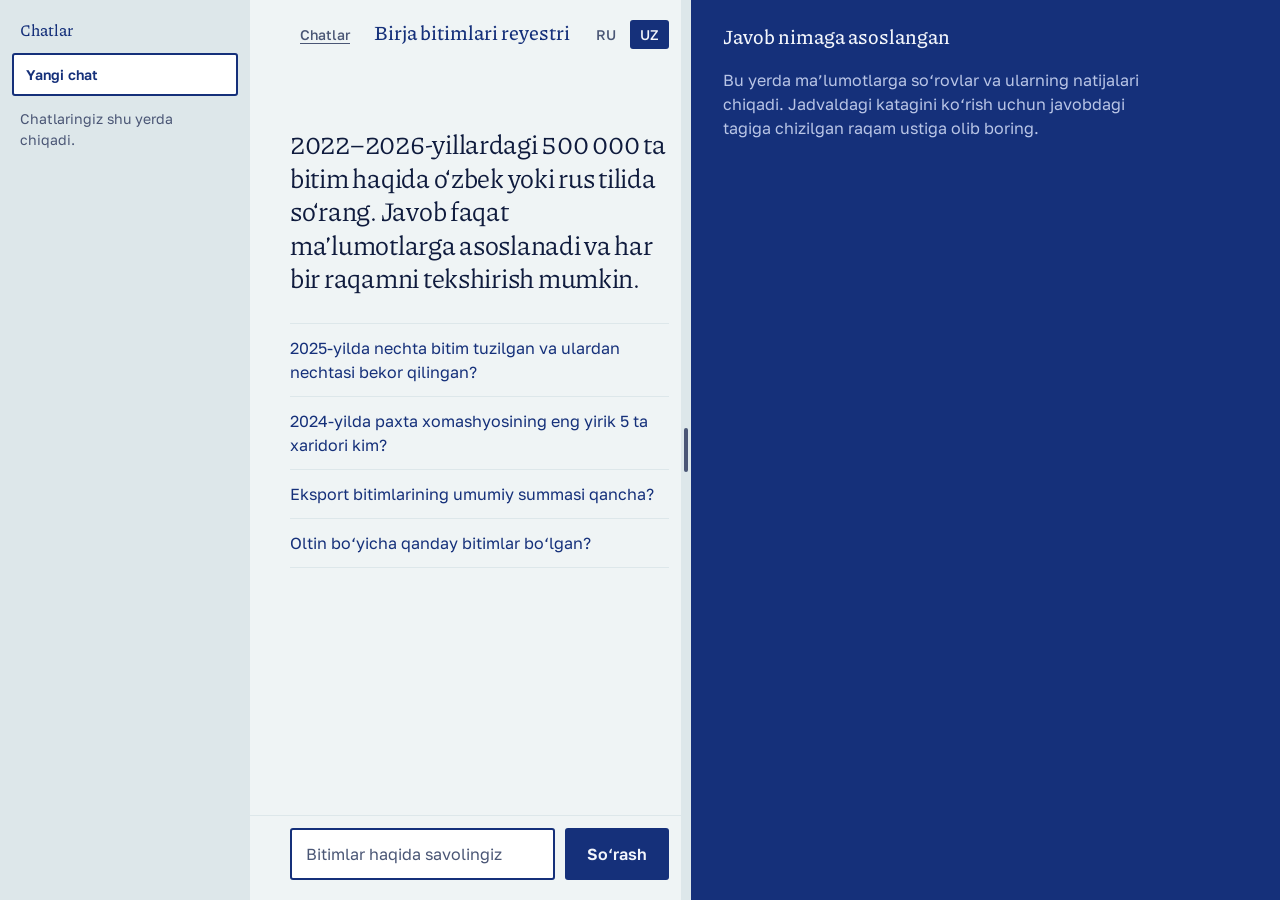
==== commit e6b68027: "Store users and chats on the server, with one chat list Chats lived only in the browser and were spl" ====
--- a/src/main/resources/static/index.html
+++ b/src/main/resources/static/index.html
@@ -59,13 +59,24 @@
 .new-chat:hover { background: var(--cobalt); color: var(--on-cobalt); }
 .chat-list { list-style: none; margin: 0; padding: 0; overflow-y: auto; min-height: 0; flex: 1; }
 .chat-list button {
-  display: block; width: 100%; padding: 8px; background: none; border: 0; border-left: 3px solid transparent;
-  border-radius: 0 3px 3px 0; text-align: left; font-size: 14px; line-height: 1.35; cursor: pointer;
-  overflow: hidden; white-space: nowrap; text-overflow: ellipsis;
-}
+  display: flex; align-items: baseline; gap: 8px; width: 100%; padding: 8px; background: none; border: 0;
+  border-left: 3px solid transparent; border-radius: 0 3px 3px 0; text-align: left; font-size: 14px;
+  line-height: 1.35; cursor: pointer;
+}
+.chat-lang { flex: none; font-size: 11px; font-weight: 600; color: var(--ink-soft); }
+.chat-title { min-width: 0; overflow: hidden; white-space: nowrap; text-overflow: ellipsis; }
 .chat-list button:hover { background: var(--glaze); }
 .chat-list button[aria-current="true"] { background: #fff; border-left-color: var(--cobalt); font-weight: 500; }
-.history .none { margin: 0; padding: 0 8px; font-size: 14px; color: var(--ink-soft); }
+.history .none { margin: 0; padding: 0 8px; font-size: 14px; color: var(--ink-soft); flex: 1; }
+.account { flex: none; margin-top: 12px; padding: 12px 8px 0; border-top: 1px solid var(--ink-soft); font-size: 14px; }
+.account p { margin: 0 0 6px; }
+.account-name { font-weight: 500; overflow: hidden; text-overflow: ellipsis; white-space: nowrap; }
+.account-hint { margin-top: 6px !important; color: var(--ink-soft); font-size: 13px; }
+.account-error { margin-top: 6px !important; color: var(--madder); font-size: 13px; }
+.account-action {
+  padding: 0; background: none; border: 0; color: var(--cobalt); font-weight: 500; cursor: pointer;
+  text-decoration: underline; text-underline-offset: 3px;
+}
 
 /* Asking side */
 .ask { grid-column: 2; grid-row: 1; display: grid; grid-template-rows: auto minmax(0, 1fr) auto; min-height: 0; }
@@ -92,7 +103,7 @@
 
 .thread { overflow-y: auto; padding: 12px 40px 24px; scroll-behavior: smooth; }
 .intro { max-width: 34em; padding-top: 6vh; }
-.intro p { margin: 0 0 28px; font: 400 clamp(26px, 3vw, 38px)/1.2 var(--serif); letter-spacing: -0.01em; }
+.intro p { margin: 0 0 28px; font: 400 clamp(22px, 2.1vw, 32px)/1.25 var(--serif); letter-spacing: -0.01em; }
 .examples { list-style: none; margin: 0; padding: 0; border-top: 1px solid var(--glaze-deep); }
 .examples button {
   display: block; width: 100%; padding: 12px 0; background: none; border: 0;
@@ -256,9 +267,12 @@
     noDb: "База данных недоступна. Запустите docker compose up -d.",
     failed: "Не удалось получить ответ от сервера. Проверьте соединение и спросите ещё раз.",
     chats: "Чаты",
-    chatsTitle: "Чаты на русском",
     newChat: "Новый чат",
-    noChats: "Здесь появятся ваши чаты на русском.",
+    noChats: "Здесь появятся ваши чаты.",
+    login: "Войти через Telegram",
+    loginHint: "Вход не обязателен: можно спрашивать и без него.",
+    logout: "Выйти",
+    loginFailed: "Не удалось войти через Telegram. Попробуйте ещё раз.",
     resize: "Изменить ширину панелей"
   },
   uz: {
@@ -289,9 +303,12 @@
     noDb: "Ma’lumotlar bazasi mavjud emas. docker compose up -d ni ishga tushiring.",
     failed: "Serverdan javob olinmadi. Aloqani tekshiring va qayta so‘rang.",
     chats: "Chatlar",
-    chatsTitle: "O‘zbekcha chatlar",
     newChat: "Yangi chat",
-    noChats: "O‘zbekcha chatlaringiz shu yerda chiqadi.",
+    noChats: "Chatlaringiz shu yerda chiqadi.",
+    login: "Telegram orqali kirish",
+    loginHint: "Kirish shart emas: kirmasdan ham so‘rash mumkin.",
+    logout: "Chiqish",
+    loginFailed: "Telegram orqali kirib bo‘lmadi. Qaytadan urinib ko‘ring.",
     resize: "Panellar kengligini o‘zgartirish"
   }
 };
@@ -326,132 +343,198 @@
 }
 
 /*
- * Each language keeps its own chats, so switching RU/UZ opens that language's chat instead of
- * mixing the two. History for the model comes only from the open chat. Chats live in this
- * browser: if storage is blocked the page still works and they last until a reload.
+ * One list of chats, stored on the server. Each chat has one language: opening it switches the page
+ * to that language, and pressing the other language starts a new chat, so the open chat's context
+ * never changes under it. Answers still follow the language of each question, as the rules ask.
  */
-const STORE_KEY = "uzex-chats-v1";
-const MAX_CHATS_PER_LANGUAGE = 20;
-const emptyStore = () => ({ ru: { chats: [], activeId: null }, uz: { chats: [], activeId: null } });
-const store = loadStore();
+let chats = [];
+const loadedChats = new Map();
+let active = null;
 let lang = initialLang();
 let busy = false;
-
-const space = () => store[lang];
-const currentChat = () => space().chats.find(chat => chat.id === space().activeId) || null;
-const turns = () => (currentChat() ? currentChat().turns : []);
-
-function loadStore() {
-  const fresh = emptyStore();
+let account = { user: null, telegramClientId: null };
+let telegramNonce = null;
+let accountMessage = "";
+
+const currentChat = () => active;
+const turns = () => (active ? active.turns : []);
+
+async function api(path, options) {
+  const res = await fetch(path, options);
+  if (!res.ok) throw new Error(`HTTP ${res.status}`);
+  return res.status === 204 ? null : res.json();
+}
+
+function rememberChat(id) {
   try {
-    const saved = JSON.parse(localStorage.getItem(STORE_KEY) || "null");
-    if (!saved) return fresh;
-    ["ru", "uz"].forEach(code => {
-      const chats = saved[code] && Array.isArray(saved[code].chats) ? saved[code].chats : [];
-      fresh[code].chats = chats.filter(chat => chat && chat.id && Array.isArray(chat.turns)).map(chat => {
-        const done = chat.turns.filter(turn => turn && turn.response);
-        done.forEach(indexCells);
-        return { id: chat.id, title: chat.title, updatedAt: chat.updatedAt, turns: done, selected: done[done.length - 1] || null };
-      }).filter(chat => chat.turns.length);
-      const activeId = saved[code] && saved[code].activeId;
-      fresh[code].activeId = fresh[code].chats.some(chat => chat.id === activeId) ? activeId : null;
-    });
-  } catch (e) { /* unreadable or blocked storage starts empty */ }
-  return fresh;
-}
-
-function storedTurn(turn) {
-  const evidence = (turn.response.evidence || []).map(step => {
-    if (!step.result || step.result.rows.length <= MAX_SHOWN_ROWS) return step;
-    return { ...step, result: { ...step.result, rows: step.result.rows.slice(0, MAX_SHOWN_ROWS), truncated: true } };
-  });
-  return { question: turn.question, response: { ...turn.response, evidence } };
-}
-
-function saveStore() {
-  const snapshot = () => JSON.stringify(Object.fromEntries(["ru", "uz"].map(code => [code, {
-    activeId: store[code].activeId,
-    chats: store[code].chats.map(chat => ({
-      id: chat.id, title: chat.title, updatedAt: chat.updatedAt,
-      turns: chat.turns.filter(turn => turn.response).map(storedTurn)
-    })).filter(chat => chat.turns.length)
-  }])));
-  for (;;) {
-    try {
-      localStorage.setItem(STORE_KEY, snapshot());
-      return;
-    } catch (e) {
-      if (!dropOldestChat()) return;
-    }
-  }
-}
-
-/* Makes room when browser storage is full, never touching a chat that is open. */
-function dropOldestChat() {
-  const candidates = ["ru", "uz"].flatMap(code => store[code].chats
-    .filter(chat => chat.id !== store[code].activeId)
-    .map(chat => ({ code, chat })));
-  if (!candidates.length) return false;
-  const { code, chat } = candidates.reduce((a, b) => (a.chat.updatedAt <= b.chat.updatedAt ? a : b));
-  store[code].chats = store[code].chats.filter(x => x !== chat);
-  return true;
-}
-
-function startChat(question) {
-  const chat = {
-    id: `${Date.now()}-${Math.random().toString(36).slice(2)}`,
-    title: question.slice(0, 80), updatedAt: Date.now(), turns: [], selected: null
-  };
-  space().chats.unshift(chat);
-  space().activeId = chat.id;
-  while (space().chats.length > MAX_CHATS_PER_LANGUAGE) {
-    space().chats.pop();
-  }
-  return chat;
-}
-
-function openChat(id) {
-  space().activeId = id;
-  saveStore();
+    if (id) localStorage.setItem("uzex-active-chat", id);
+    else localStorage.removeItem("uzex-active-chat");
+  } catch (e) { /* storage may be blocked */ }
+}
+
+async function loadChats() {
+  try {
+    chats = await api("/api/chats");
+  } catch (e) {
+    chats = [];
+  }
+  renderHistory();
+}
+
+async function openChat(id) {
+  let chat = loadedChats.get(id);
+  if (!chat) {
+    const data = await api(`/api/chats/${id}`);
+    chat = {
+      id, lang: data.chat.lang, title: data.chat.title,
+      turns: data.turns.map(turn => ({ question: turn.question, response: turn.response })),
+      selected: null
+    };
+    chat.turns.forEach(indexCells);
+    chat.selected = chat.turns[chat.turns.length - 1] || null;
+    loadedChats.set(id, chat);
+  }
+  active = chat;
+  rememberChat(id);
+  applyLanguage(chat.lang);
+}
+
+function startNewChat() {
+  active = null;
+  rememberChat(null);
   renderAll();
-  $("proof").scrollTop = 0;
-  scrollToEnd();
+  $("input").focus();
+}
+
+function chatListItem(chat) {
+  const li = el("li");
+  const b = el("button");
+  b.type = "button";
+  b.title = chat.title;
+  b.append(el("span", "chat-lang", chat.lang.toUpperCase()), el("span", "chat-title", chat.title));
+  if (active && chat.id === active.id) b.setAttribute("aria-current", "true");
+  b.addEventListener("click", () => openChat(chat.id).catch(() => loadChats()));
+  li.append(b);
+  return li;
 }
 
 function renderHistory() {
   const t = UI[lang];
   const box = $("history");
   box.textContent = "";
-  box.append(el("h2", "", t.chatsTitle));
+  box.append(el("h2", "", t.chats));
   const fresh = el("button", "new-chat", t.newChat);
   fresh.type = "button";
-  fresh.addEventListener("click", () => {
-    openChat(null);
-    $("input").focus();
-  });
+  fresh.addEventListener("click", startNewChat);
   box.append(fresh);
-  if (!space().chats.length) {
+  if (chats.length) {
+    const list = el("ul", "chat-list");
+    [...chats].sort((a, b) => b.updatedAt - a.updatedAt).forEach(chat => list.append(chatListItem(chat)));
+    box.append(list);
+  } else {
     box.append(el("p", "none", t.noChats));
-    return;
-  }
-  const list = el("ul", "chat-list");
-  [...space().chats].sort((a, b) => b.updatedAt - a.updatedAt).forEach(chat => {
-    const li = el("li");
-    const b = el("button", "", chat.title);
-    b.type = "button";
-    b.title = chat.title;
-    if (chat.id === space().activeId) b.setAttribute("aria-current", "true");
-    b.addEventListener("click", () => openChat(chat.id));
-    li.append(b);
-    list.append(li);
-  });
-  box.append(list);
+  }
+  const panel = accountPanel(t);
+  if (panel) box.append(panel);
 }
 
 function renderAll() {
   renderHistory();
   renderThread();
   renderProof();
+}
+
+/* Optional Telegram sign-in. The rules require the page to work without registration. */
+function accountPanel(t) {
+  if (!account.telegramClientId) return null;
+  const panel = el("div", "account");
+  if (account.user) {
+    const label = account.user.username ? `@${account.user.username}` : account.user.name;
+    panel.append(el("p", "account-name", label));
+    const out = el("button", "account-action", t.logout);
+    out.type = "button";
+    out.addEventListener("click", signOut);
+    panel.append(out);
+  } else {
+    const signIn = el("button", "account-action", t.login);
+    signIn.type = "button";
+    signIn.addEventListener("click", startTelegramLogin);
+    panel.append(signIn, el("p", "account-hint", t.loginHint));
+  }
+  if (accountMessage) panel.append(el("p", "account-error", accountMessage));
+  return panel;
+}
+
+async function loadAccount() {
+  try {
+    account = await api("/api/me");
+  } catch (e) {
+    account = { user: null, telegramClientId: null };
+  }
+  if (account.telegramClientId && !account.user) await prepareTelegram();
+}
+
+/* Done ahead of the click: browsers block a login popup that opens after waiting on the network. */
+async function prepareTelegram() {
+  try {
+    if (!document.getElementById("telegram-login")) {
+      const script = document.createElement("script");
+      script.id = "telegram-login";
+      script.src = "https://oauth.telegram.org/js/telegram-login.js?6";
+      script.async = true;
+      document.head.append(script);
+    }
+    telegramNonce = (await api("/api/auth/telegram/nonce", { method: "POST" })).nonce;
+  } catch (e) {
+    telegramNonce = null;
+  }
+}
+
+function startTelegramLogin() {
+  accountMessage = "";
+  if (!window.Telegram || !window.Telegram.Login || !telegramNonce) {
+    accountMessage = UI[lang].loginFailed;
+    renderHistory();
+    prepareTelegram();
+    return;
+  }
+  window.Telegram.Login.auth(
+    { client_id: Number(account.telegramClientId), scope: ["profile"], lang, nonce: telegramNonce },
+    finishTelegramLogin
+  );
+}
+
+async function finishTelegramLogin(result) {
+  try {
+    if (!result || result.error || !result.id_token) throw new Error("No token");
+    await api("/api/auth/telegram", {
+      method: "POST",
+      headers: { "Content-Type": "application/json" },
+      body: JSON.stringify({ idToken: result.id_token })
+    });
+    accountMessage = "";
+    loadedChats.clear();
+    const openId = active ? active.id : null;
+    active = null;
+    await loadAccount();
+    await loadChats();
+    if (openId) await openChat(openId).catch(() => renderAll());
+    else renderAll();
+  } catch (e) {
+    accountMessage = UI[lang].loginFailed;
+    await prepareTelegram();
+    renderHistory();
+  }
+}
+
+async function signOut() {
+  await api("/api/auth/logout", { method: "POST" }).catch(() => null);
+  chats = [];
+  loadedChats.clear();
+  active = null;
+  rememberChat(null);
+  await loadAccount();
+  renderAll();
 }
 
 /* Chats panel: open by default where there is room for it */
@@ -530,6 +613,15 @@
 }
 
 function setLang(next) {
+  if (next === lang) return;
+  if (active && active.lang !== next) {
+    active = null;
+    rememberChat(null);
+  }
+  applyLanguage(next);
+}
+
+function applyLanguage(next) {
   lang = next;
   try { localStorage.setItem("lang", next); } catch (e) { /* storage may be blocked */ }
   document.documentElement.lang = next;
@@ -768,28 +860,24 @@
   $("send").disabled = true;
   $("input").value = "";
   resizeInput();
-  /* A reply may arrive after the user switched language or chat, so it stays tied to these. */
-  const askedIn = lang;
-  const chat = currentChat() || startChat(question);
-  const history = chat.turns
-    .filter(x => x.response && x.response.status !== "ERROR")
-    .slice(-3)
-    .map(x => ({ question: x.question, answer: x.response.answer }));
+  /* A reply may arrive after the user switched chat, so it stays tied to this one. */
+  if (!active) active = { id: null, lang, title: question, turns: [], selected: null };
+  const chat = active;
   const turn = { question, steps: [], response: null };
   chat.turns.push(turn);
-  chat.updatedAt = Date.now();
-  renderHistory();
   renderThread();
   scrollToEnd();
   try {
     const res = await fetch("/api/ask/stream", {
       method: "POST",
       headers: { "Content-Type": "application/json", "Accept": "text/event-stream" },
-      body: JSON.stringify({ question, history })
+      body: JSON.stringify({ question, chatId: chat.id, lang: chat.lang })
     });
     if (!res.ok || !res.body) throw new Error(`HTTP ${res.status}`);
     await readEvents(res.body, (event, data) => {
-      if (event === "step") {
+      if (event === "chat") {
+        chatSaved(chat, data);
+      } else if (event === "step") {
         turn.steps.push(data.label);
         if (chat === currentChat()) {
           renderThread();
@@ -801,7 +889,7 @@
     });
     if (!turn.response) throw new Error("Stream ended without an answer");
   } catch (e) {
-    finish(chat, turn, { status: "ERROR", answer: UI[askedIn].failed, assumptions: [], evidence: [], durationMs: 0 });
+    finish(chat, turn, { status: "ERROR", answer: UI[chat.lang].failed, assumptions: [], evidence: [], durationMs: 0 });
   } finally {
     busy = false;
     $("send").disabled = false;
@@ -809,12 +897,22 @@
   }
 }
 
+function chatSaved(chat, summary) {
+  chat.id = summary.id;
+  chat.title = summary.title;
+  chat.lang = summary.lang;
+  loadedChats.set(chat.id, chat);
+  chats = [summary, ...chats.filter(x => x.id !== summary.id)];
+  if (chat === active) rememberChat(chat.id);
+  renderHistory();
+}
+
 function finish(chat, turn, response) {
   turn.response = response;
   indexCells(turn);
   chat.selected = turn;
-  chat.updatedAt = Date.now();
-  saveStore();
+  const summary = chats.find(x => x.id === chat.id);
+  if (summary) summary.updatedAt = Date.now();
   renderHistory();
   if (chat !== currentChat()) return;
   renderThread();
@@ -890,7 +988,18 @@
 });
 setRailOpen(initialRailOpen(), false);
 initSplitter();
-setLang(lang);
+applyLanguage(lang);
+
+(async () => {
+  try { localStorage.removeItem("uzex-chats-v1"); } catch (e) { /* storage may be blocked */ }
+  await loadAccount();
+  await loadChats();
+  let saved = null;
+  try { saved = localStorage.getItem("uzex-active-chat"); } catch (e) { /* storage may be blocked */ }
+  if (saved && chats.some(chat => chat.id === saved)) {
+    await openChat(saved).catch(() => rememberChat(null));
+  }
+})();
 </script>
 </body>
 </html>
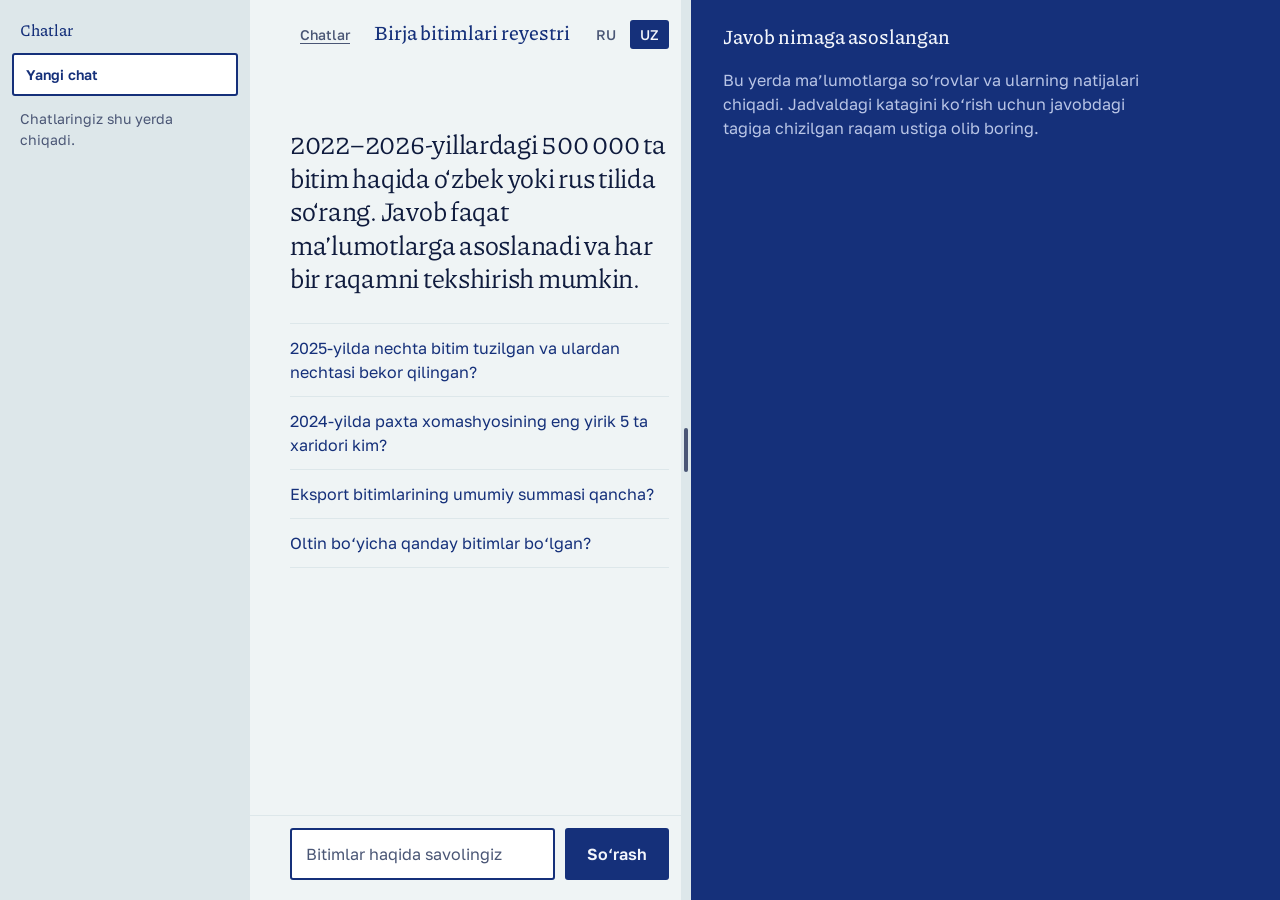
==== commit 5c55c96b: "Remove Telegram login Telegram's server answered "origin required" for the OpenID Connect flow and t" ====
--- a/src/main/resources/static/index.html
+++ b/src/main/resources/static/index.html
@@ -68,15 +68,6 @@
 .chat-list button:hover { background: var(--glaze); }
 .chat-list button[aria-current="true"] { background: #fff; border-left-color: var(--cobalt); font-weight: 500; }
 .history .none { margin: 0; padding: 0 8px; font-size: 14px; color: var(--ink-soft); flex: 1; }
-.account { flex: none; margin-top: 12px; padding: 12px 8px 0; border-top: 1px solid var(--ink-soft); font-size: 14px; }
-.account p { margin: 0 0 6px; }
-.account-name { font-weight: 500; overflow: hidden; text-overflow: ellipsis; white-space: nowrap; }
-.account-hint { margin-top: 6px !important; color: var(--ink-soft); font-size: 13px; }
-.account-error { margin-top: 6px !important; color: var(--madder); font-size: 13px; }
-.account-action {
-  padding: 0; background: none; border: 0; color: var(--cobalt); font-weight: 500; cursor: pointer;
-  text-decoration: underline; text-underline-offset: 3px;
-}
 
 /* Asking side */
 .ask { grid-column: 2; grid-row: 1; display: grid; grid-template-rows: auto minmax(0, 1fr) auto; min-height: 0; }
@@ -269,10 +260,6 @@
     chats: "Чаты",
     newChat: "Новый чат",
     noChats: "Здесь появятся ваши чаты.",
-    login: "Войти через Telegram",
-    loginHint: "Вход не обязателен: можно спрашивать и без него.",
-    logout: "Выйти",
-    loginFailed: "Не удалось войти через Telegram. Попробуйте ещё раз.",
     resize: "Изменить ширину панелей"
   },
   uz: {
@@ -305,10 +292,6 @@
     chats: "Chatlar",
     newChat: "Yangi chat",
     noChats: "Chatlaringiz shu yerda chiqadi.",
-    login: "Telegram orqali kirish",
-    loginHint: "Kirish shart emas: kirmasdan ham so‘rash mumkin.",
-    logout: "Chiqish",
-    loginFailed: "Telegram orqali kirib bo‘lmadi. Qaytadan urinib ko‘ring.",
     resize: "Panellar kengligini o‘zgartirish"
   }
 };
@@ -352,9 +335,6 @@
 let active = null;
 let lang = initialLang();
 let busy = false;
-let account = { user: null, telegramClientId: null };
-let telegramNonce = null;
-let accountMessage = "";
 
 const currentChat = () => active;
 const turns = () => (active ? active.turns : []);
@@ -434,107 +414,12 @@
   } else {
     box.append(el("p", "none", t.noChats));
   }
-  const panel = accountPanel(t);
-  if (panel) box.append(panel);
 }
 
 function renderAll() {
   renderHistory();
   renderThread();
   renderProof();
-}
-
-/* Optional Telegram sign-in. The rules require the page to work without registration. */
-function accountPanel(t) {
-  if (!account.telegramClientId) return null;
-  const panel = el("div", "account");
-  if (account.user) {
-    const label = account.user.username ? `@${account.user.username}` : account.user.name;
-    panel.append(el("p", "account-name", label));
-    const out = el("button", "account-action", t.logout);
-    out.type = "button";
-    out.addEventListener("click", signOut);
-    panel.append(out);
-  } else {
-    const signIn = el("button", "account-action", t.login);
-    signIn.type = "button";
-    signIn.addEventListener("click", startTelegramLogin);
-    panel.append(signIn, el("p", "account-hint", t.loginHint));
-  }
-  if (accountMessage) panel.append(el("p", "account-error", accountMessage));
-  return panel;
-}
-
-async function loadAccount() {
-  try {
-    account = await api("/api/me");
-  } catch (e) {
-    account = { user: null, telegramClientId: null };
-  }
-  if (account.telegramClientId && !account.user) await prepareTelegram();
-}
-
-/* Done ahead of the click: browsers block a login popup that opens after waiting on the network. */
-async function prepareTelegram() {
-  try {
-    if (!document.getElementById("telegram-login")) {
-      const script = document.createElement("script");
-      script.id = "telegram-login";
-      script.src = "https://oauth.telegram.org/js/telegram-login.js?6";
-      script.async = true;
-      document.head.append(script);
-    }
-    telegramNonce = (await api("/api/auth/telegram/nonce", { method: "POST" })).nonce;
-  } catch (e) {
-    telegramNonce = null;
-  }
-}
-
-function startTelegramLogin() {
-  accountMessage = "";
-  if (!window.Telegram || !window.Telegram.Login || !telegramNonce) {
-    accountMessage = UI[lang].loginFailed;
-    renderHistory();
-    prepareTelegram();
-    return;
-  }
-  window.Telegram.Login.auth(
-    { client_id: Number(account.telegramClientId), scope: ["profile"], lang, nonce: telegramNonce },
-    finishTelegramLogin
-  );
-}
-
-async function finishTelegramLogin(result) {
-  try {
-    if (!result || result.error || !result.id_token) throw new Error("No token");
-    await api("/api/auth/telegram", {
-      method: "POST",
-      headers: { "Content-Type": "application/json" },
-      body: JSON.stringify({ idToken: result.id_token })
-    });
-    accountMessage = "";
-    loadedChats.clear();
-    const openId = active ? active.id : null;
-    active = null;
-    await loadAccount();
-    await loadChats();
-    if (openId) await openChat(openId).catch(() => renderAll());
-    else renderAll();
-  } catch (e) {
-    accountMessage = UI[lang].loginFailed;
-    await prepareTelegram();
-    renderHistory();
-  }
-}
-
-async function signOut() {
-  await api("/api/auth/logout", { method: "POST" }).catch(() => null);
-  chats = [];
-  loadedChats.clear();
-  active = null;
-  rememberChat(null);
-  await loadAccount();
-  renderAll();
 }
 
 /* Chats panel: open by default where there is room for it */
@@ -992,7 +877,6 @@
 
 (async () => {
   try { localStorage.removeItem("uzex-chats-v1"); } catch (e) { /* storage may be blocked */ }
-  await loadAccount();
   await loadChats();
   let saved = null;
   try { saved = localStorage.getItem("uzex-active-chat"); } catch (e) { /* storage may be blocked */ }
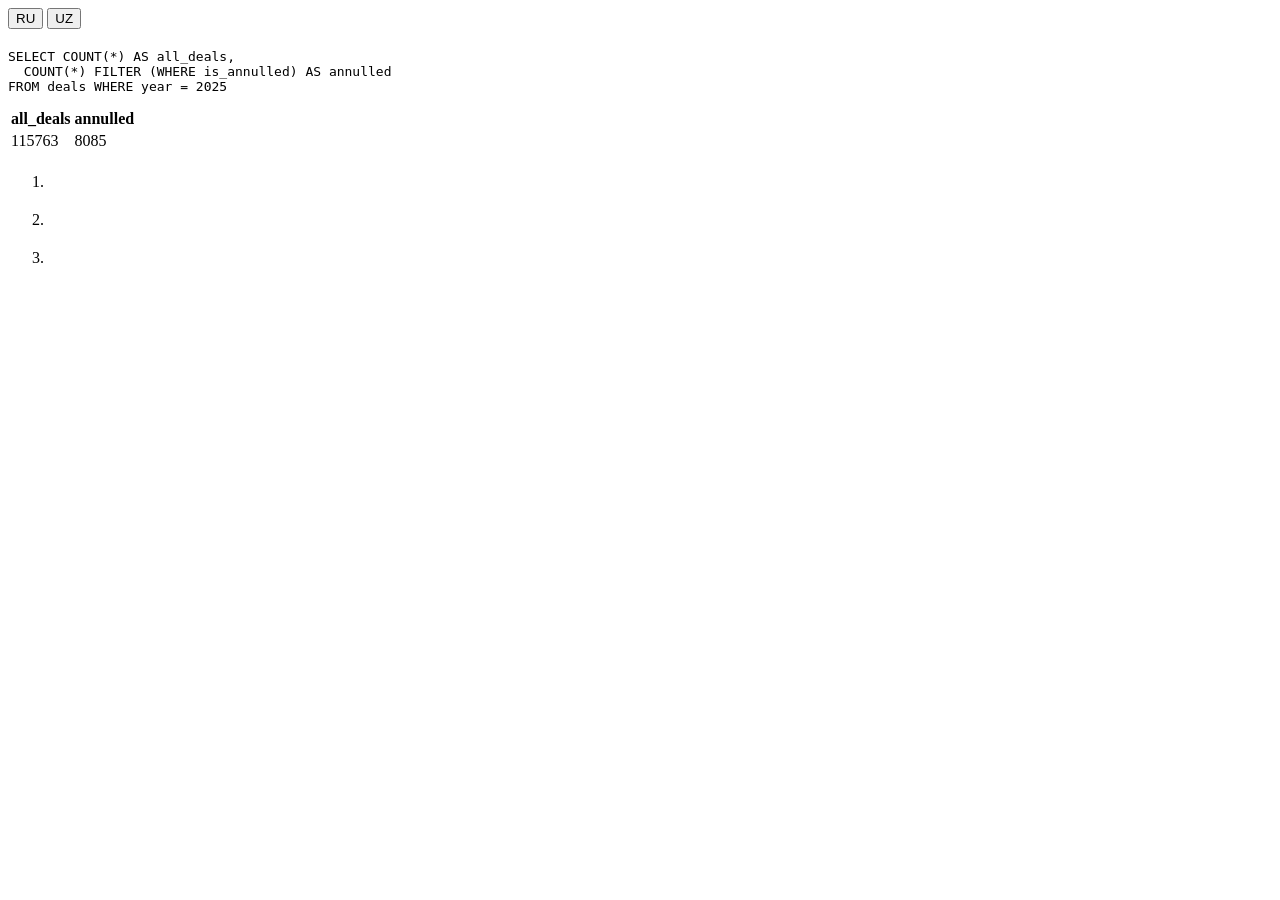
==== commit b3789871: "Add landing page and optional accounts, reorganise by feature The page at / now explains the agent u" ====
--- a/src/main/resources/static/index.html
+++ b/src/main/resources/static/index.html
@@ -4,886 +4,80 @@
 <meta charset="utf-8">
 <meta name="viewport" content="width=device-width, initial-scale=1">
 <title>UZEX Reyestr Agent</title>
+<meta name="description" content="Rus va o‘zbek tillarida birja bitimlari haqidagi savollarga faqat ma’lumotlar asosida javob beradigan agent.">
 <link rel="preconnect" href="https://fonts.googleapis.com">
 <link rel="preconnect" href="https://fonts.gstatic.com" crossorigin>
 <link href="https://fonts.googleapis.com/css2?family=Golos+Text:wght@400;500;600&family=JetBrains+Mono:wght@400&family=Piazzolla:opsz,wght@8..30,400;8..30,500&display=swap&subset=cyrillic-ext" rel="stylesheet">
-<style>
-:root {
-  --glaze: #EFF4F5;
-  --glaze-deep: #DDE7EA;
-  --ink: #0F1B3D;
-  --ink-soft: #4A5675;
-  --cobalt: #15307A;
-  --cobalt-deep: #0F2460;
-  --cobalt-line: #3A54A0;
-  --on-cobalt: #F2F5FB;
-  --on-cobalt-soft: #B9C5E6;
-  --turquoise: #0B7A80;
-  --saffron: #F4B83F;
-  --madder: #A5342B;
-  --serif: "Piazzolla", Georgia, serif;
-  --sans: "Golos Text", "Segoe UI", Arial, sans-serif;
-  --mono: "JetBrains Mono", Menlo, monospace;
-}
-* { box-sizing: border-box; }
-html, body { height: 100%; margin: 0; }
-body {
-  background: var(--glaze);
-  color: var(--ink);
-  font: 400 16px/1.5 var(--sans);
-  display: grid;
-  grid-template-columns:
-    var(--rail-width, 0px)
-    minmax(0, 1fr)
-    10px
-    clamp(280px, var(--proof-width, 46vw), calc(100vw - var(--rail-width, 0px) - 360px));
-  grid-template-rows: minmax(0, 1fr);
-  height: 100dvh;
-}
-body.rail-open { --rail-width: 250px; }
-body.is-dragging { cursor: col-resize; user-select: none; }
-button, textarea { font: inherit; color: inherit; }
-:focus-visible { outline: 3px solid var(--saffron); outline-offset: 2px; }
-
-/* Chats of the current language */
-.history {
-  grid-column: 1; grid-row: 1; display: none; flex-direction: column; min-height: 0;
-  background: var(--glaze-deep); padding: 20px 12px 16px;
-}
-body.rail-open .history { display: flex; }
-.history h2 { margin: 0 0 12px; padding: 0 8px; font: 500 16px/1.3 var(--serif); color: var(--cobalt); }
-.new-chat {
-  margin: 0 0 12px; padding: 9px 12px; background: #fff; border: 2px solid var(--cobalt); border-radius: 3px;
-  color: var(--cobalt); font-weight: 600; font-size: 14px; text-align: left; cursor: pointer;
-}
-.new-chat:hover { background: var(--cobalt); color: var(--on-cobalt); }
-.chat-list { list-style: none; margin: 0; padding: 0; overflow-y: auto; min-height: 0; flex: 1; }
-.chat-list button {
-  display: flex; align-items: baseline; gap: 8px; width: 100%; padding: 8px; background: none; border: 0;
-  border-left: 3px solid transparent; border-radius: 0 3px 3px 0; text-align: left; font-size: 14px;
-  line-height: 1.35; cursor: pointer;
-}
-.chat-lang { flex: none; font-size: 11px; font-weight: 600; color: var(--ink-soft); }
-.chat-title { min-width: 0; overflow: hidden; white-space: nowrap; text-overflow: ellipsis; }
-.chat-list button:hover { background: var(--glaze); }
-.chat-list button[aria-current="true"] { background: #fff; border-left-color: var(--cobalt); font-weight: 500; }
-.history .none { margin: 0; padding: 0 8px; font-size: 14px; color: var(--ink-soft); flex: 1; }
-
-/* Asking side */
-.ask { grid-column: 2; grid-row: 1; display: grid; grid-template-rows: auto minmax(0, 1fr) auto; min-height: 0; }
-.masthead {
-  display: flex; align-items: baseline; justify-content: space-between; gap: 16px;
-  padding: 20px 40px 12px;
-}
-.masthead-start { display: flex; align-items: baseline; gap: 14px; min-width: 0; }
-.rail-toggle {
-  flex: none; background: none; border: 0; padding: 4px 10px; border-radius: 3px; cursor: pointer;
-  color: var(--ink-soft); font-weight: 500; font-size: 14px; text-decoration: underline; text-underline-offset: 3px;
-}
-.rail-toggle:hover { color: var(--ink); }
-.masthead h1 {
-  margin: 0; font: 500 20px/1.2 var(--serif); color: var(--cobalt); min-width: 0;
-  white-space: nowrap; overflow: hidden; text-overflow: ellipsis;
-}
-.langs { display: flex; gap: 4px; flex: none; }
-.langs button {
-  background: none; border: 0; padding: 4px 10px; cursor: pointer; border-radius: 3px;
-  color: var(--ink-soft); font-weight: 500; font-size: 14px;
-}
-.langs button[aria-pressed="true"] { background: var(--cobalt); color: var(--on-cobalt); }
-
-.thread { overflow-y: auto; padding: 12px 40px 24px; scroll-behavior: smooth; }
-.intro { max-width: 34em; padding-top: 6vh; }
-.intro p { margin: 0 0 28px; font: 400 clamp(22px, 2.1vw, 32px)/1.25 var(--serif); letter-spacing: -0.01em; }
-.examples { list-style: none; margin: 0; padding: 0; border-top: 1px solid var(--glaze-deep); }
-.examples button {
-  display: block; width: 100%; padding: 12px 0; background: none; border: 0;
-  border-bottom: 1px solid var(--glaze-deep); text-align: left; cursor: pointer; color: var(--cobalt);
-}
-.examples button:hover { color: var(--ink); text-decoration: underline; text-underline-offset: 3px; }
-
-.turn { padding: 20px 0 24px; border-bottom: 1px solid var(--glaze-deep); max-width: 40em; }
-.turn:last-child { border-bottom: 0; }
-.turn .question { margin: 0 0 10px; color: var(--ink-soft); font-weight: 500; }
-.turn .steps { margin: 0; padding: 0; list-style: none; color: var(--ink-soft); font-size: 15px; }
-.turn .steps li { padding: 2px 0; }
-.turn .steps li:last-child::after { content: "…"; }
-.answer { margin: 0; font: 400 clamp(20px, 1.9vw, 25px)/1.42 var(--serif); white-space: pre-line; }
-.turn.is-error .answer { font: 400 18px/1.5 var(--sans); color: var(--madder); }
-.turn.is-nodata .answer { border-left: 4px solid var(--madder); padding-left: 16px; }
-.turn.is-clarify .answer { border-left: 4px solid var(--saffron); padding-left: 16px; }
-
-.fig {
-  all: unset; cursor: pointer; font-variant-numeric: tabular-nums;
-  background-image: linear-gradient(var(--saffron), var(--saffron));
-  background-repeat: no-repeat; background-position: 0 100%; background-size: 100% 3px;
-  transition: background-size 160ms ease-out;
-}
-.fig:hover, .fig:focus-visible, .fig.is-on { background-size: 100% 100%; }
-.fig:focus-visible { outline: 3px solid var(--cobalt); outline-offset: 2px; }
-
-.assumptions { margin: 14px 0 0; padding: 0; list-style: none; font-size: 15px; color: var(--ink-soft); }
-.assumptions li { padding: 2px 0; }
-.check { margin: 14px 0 0; font-size: 14px; color: var(--turquoise); font-weight: 500; }
-.check.is-plain { color: var(--ink-soft); font-weight: 400; }
-.turn-actions { margin-top: 10px; }
-.turn-actions button {
-  background: none; border: 0; padding: 0; color: var(--cobalt); cursor: pointer; font-size: 14px;
-  text-decoration: underline; text-underline-offset: 3px;
-}
-.turn[aria-current="true"] .turn-actions { display: none; }
-
-.composer { padding: 12px 40px 20px; background: var(--glaze); border-top: 1px solid var(--glaze-deep); }
-.composer form { display: flex; gap: 10px; align-items: flex-end; }
-.composer textarea {
-  flex: 1; min-width: 0; min-height: 52px; max-height: 160px; resize: none; overflow-y: hidden; padding: 13px 14px;
-  background: #fff; border: 2px solid var(--cobalt); border-radius: 3px; line-height: 1.4;
-}
-.composer textarea::placeholder { color: var(--ink-soft); }
-.composer button {
-  height: 52px; padding: 0 22px; border: 0; border-radius: 3px; cursor: pointer;
-  background: var(--cobalt); color: var(--on-cobalt); font-weight: 600;
-}
-.composer button:hover:not(:disabled) { background: var(--cobalt-deep); }
-.composer button:disabled { opacity: .55; cursor: progress; }
-.notice { margin: 0 0 10px; color: var(--madder); font-size: 14px; }
-
-/* Drag to share the width between the answer and its evidence */
-.splitter {
-  grid-column: 3; grid-row: 1; position: relative; background: var(--glaze-deep);
-  cursor: col-resize; touch-action: none;
-}
-.splitter::after {
-  content: ""; position: absolute; top: 50%; left: 3px; width: 4px; height: 44px; margin-top: -22px;
-  border-radius: 2px; background: var(--ink-soft);
-}
-.splitter:hover, body.is-dragging .splitter { background: var(--saffron); }
-.splitter:hover::after, body.is-dragging .splitter::after { background: var(--ink); }
-.splitter:focus-visible { outline: 3px solid var(--saffron); outline-offset: -3px; }
-
-/* Evidence side: one tile of solid cobalt */
-.proof { grid-column: 4; grid-row: 1; background: var(--cobalt); color: var(--on-cobalt); overflow-y: auto; padding: 24px 32px 40px; min-height: 0; min-width: 0; }
-.proof h2 { margin: 0 0 20px; font: 500 20px/1.2 var(--serif); }
-.proof .empty { max-width: 28em; color: var(--on-cobalt-soft); }
-.step { margin: 0 0 32px; }
-.step h3 { margin: 0 0 8px; font: 500 16px/1.4 var(--sans); }
-.step .kind { color: var(--on-cobalt-soft); font-weight: 400; font-size: 14px; }
-.step pre {
-  margin: 0 0 12px; padding: 12px 14px; overflow-x: auto; background: var(--cobalt-deep);
-  border-radius: 3px; font: 400 13px/1.55 var(--mono); white-space: pre-wrap; overflow-wrap: anywhere;
-  color: var(--on-cobalt);
-}
-.step .failed { margin: 0 0 12px; color: var(--saffron); font-size: 14px; }
-.table-wrap { overflow-x: auto; }
-table { border-collapse: collapse; width: 100%; font-size: 14px; font-variant-numeric: tabular-nums; }
-th { text-align: left; font-weight: 500; color: var(--on-cobalt-soft); padding: 6px 12px 6px 0; border-bottom: 1px solid var(--cobalt-line); white-space: nowrap; }
-td { padding: 6px 12px 6px 0; border-bottom: 1px solid var(--cobalt-line); vertical-align: top; }
-td.num, th.num { text-align: right; white-space: nowrap; }
-td.is-source { background: var(--saffron); color: var(--ink); box-shadow: -6px 0 0 var(--saffron), 6px 0 0 var(--saffron); }
-td.is-null { color: var(--on-cobalt-soft); }
-.rows-note { margin: 8px 0 0; color: var(--on-cobalt-soft); font-size: 14px; }
-
-@media (max-width: 900px) {
-  html, body { height: auto; }
-  body { display: block; height: auto; }
-  .ask { display: block; }
-  .splitter { display: none; }
-  .history { padding: 16px; }
-  .chat-list { max-height: 34vh; }
-  .masthead { padding: 16px 16px 8px; }
-  .masthead-start { gap: 8px; }
-  .rail-toggle { padding: 4px 0; }
-  .thread { overflow: visible; padding: 8px 16px 16px; }
-  .intro { padding-top: 16px; }
-  .composer { position: sticky; bottom: 0; padding: 10px 16px 12px; }
-  .proof { overflow: visible; padding: 24px 16px 32px; }
-}
-@media (prefers-reduced-motion: reduce) {
-  * { transition: none !important; scroll-behavior: auto !important; }
-}
-</style>
+<link href="/css/base.css" rel="stylesheet">
+<link href="/css/landing.css" rel="stylesheet">
 </head>
 <body>
-<nav class="history" id="history"></nav>
-<main class="ask">
-  <header class="masthead">
-    <div class="masthead-start">
-      <button type="button" class="rail-toggle" id="rail-toggle" aria-controls="history"></button>
-      <h1 id="title"></h1>
-    </div>
+<header class="top">
+  <a class="brand" href="/" data-t="brand"></a>
+  <nav class="top-actions">
     <div class="langs" role="group" aria-label="Til / Язык">
       <button type="button" data-lang="ru">RU</button>
       <button type="button" data-lang="uz">UZ</button>
     </div>
-  </header>
-  <section class="thread" id="thread" aria-live="polite"></section>
-  <div class="composer">
-    <p class="notice" id="notice" hidden></p>
-    <form id="form">
-      <textarea id="input" rows="1" maxlength="600"></textarea>
-      <button type="submit" id="send"></button>
-    </form>
-  </div>
+    <a class="quiet" href="/account?mode=login" data-t="signIn"></a>
+  </nav>
+</header>
+
+<main>
+  <section class="hero">
+    <div class="hero-text">
+      <h1 data-t="headline"></h1>
+      <p class="lead" data-t="lead"></p>
+      <div class="hero-actions">
+        <a class="primary" href="/chat" data-t="start"></a>
+        <span class="no-signup" data-t="noSignup"></span>
+      </div>
+    </div>
+    <aside class="demo" aria-labelledby="demo-title">
+      <h2 id="demo-title" data-t="demoTitle"></h2>
+      <p class="demo-question" data-t="demoQuestion"></p>
+      <p class="demo-answer" id="demo-answer"></p>
+      <p class="demo-check" data-t="demoCheck"></p>
+      <pre>SELECT COUNT(*) AS all_deals,
+  COUNT(*) FILTER (WHERE is_annulled) AS annulled
+FROM deals WHERE year = 2025</pre>
+      <table>
+        <thead><tr><th>all_deals</th><th>annulled</th></tr></thead>
+        <tbody><tr><td id="cell-all">115763</td><td id="cell-annulled">8085</td></tr></tbody>
+      </table>
+      <p class="demo-hint" data-t="demoHint"></p>
+    </aside>
+  </section>
+
+  <section class="steps">
+    <h2 data-t="stepsTitle"></h2>
+    <ol>
+      <li><h3 data-t="step1Title"></h3><p data-t="step1"></p></li>
+      <li><h3 data-t="step2Title"></h3><p data-t="step2"></p></li>
+      <li><h3 data-t="step3Title"></h3><p data-t="step3"></p></li>
+    </ol>
+  </section>
+
+  <section class="refusal">
+    <div>
+      <h2 data-t="refusalTitle"></h2>
+      <p data-t="refusal"></p>
+    </div>
+    <figure>
+      <p class="refusal-question" data-t="refusalQuestion"></p>
+      <p class="refusal-answer" data-t="refusalAnswer"></p>
+    </figure>
+  </section>
+
+  <section class="closing">
+    <p data-t="data"></p>
+    <a class="primary" href="/chat" data-t="start"></a>
+  </section>
 </main>
-<div class="splitter" id="splitter" role="separator" aria-orientation="vertical" tabindex="0" aria-valuemin="0" aria-valuemax="100"></div>
-<aside class="proof" id="proof"></aside>
 
-<script>
-const UI = {
-  ru: {
-    title: "Реестр сделок биржи",
-    intro: "Спросите на русском или узбекском о 500 000 сделок за 2022–2026 годы. Ответ строится только на данных, и каждое число можно проверить.",
-    examples: [
-      "Сколько сделок было в 2025 году и сколько из них аннулировано?",
-      "Кто пять крупнейших покупателей хлопка-сырца в 2024 году?",
-      "Какая средневзвешенная цена цемента ЦЕМ I 42,5Н в сентябре 2026 года?",
-      "Какие были сделки по золоту?"
-    ],
-    placeholder: "Ваш вопрос о сделках",
-    send: "Спросить",
-    proof: "На чём основан ответ",
-    proofEmpty: "Здесь появятся запросы к данным и их результаты. Наведите на подчёркнутое число в ответе, чтобы увидеть его ячейку в таблице.",
-    verified: "Все числа и названия в ответе найдены в результатах запроса",
-    fallback: "Показан результат запроса без пересказа: текст модели не прошёл проверку",
-    glossary: "Ответ из описания данных, запрос к данным не нужен",
-    noEvidence: "Запросов к данным для этого ответа не было.",
-    seconds: s => `Ответ за ${s} с`,
-    show: "Показать основание",
-    kinds: { sql: "Запрос", company: "Поиск компании", broker: "Поиск брокера" },
-    rows: (shown, all) => `Показано строк: ${shown} из ${all}`,
-    truncated: "В выборке есть ещё строки.",
-    noRows: "Запрос не вернул строк.",
-    rejected: "Запрос отклонён или завершился ошибкой",
-    noKey: "Ключ языковой модели не задан в .env, поэтому вопросы пока не обрабатываются.",
-    noDb: "База данных недоступна. Запустите docker compose up -d.",
-    failed: "Не удалось получить ответ от сервера. Проверьте соединение и спросите ещё раз.",
-    chats: "Чаты",
-    newChat: "Новый чат",
-    noChats: "Здесь появятся ваши чаты.",
-    resize: "Изменить ширину панелей"
-  },
-  uz: {
-    title: "Birja bitimlari reyestri",
-    intro: "2022–2026-yillardagi 500 000 ta bitim haqida o‘zbek yoki rus tilida so‘rang. Javob faqat ma’lumotlarga asoslanadi va har bir raqamni tekshirish mumkin.",
-    examples: [
-      "2025-yilda nechta bitim tuzilgan va ulardan nechtasi bekor qilingan?",
-      "2024-yilda paxta xomashyosining eng yirik 5 ta xaridori kim?",
-      "Eksport bitimlarining umumiy summasi qancha?",
-      "Oltin bo‘yicha qanday bitimlar bo‘lgan?"
-    ],
-    placeholder: "Bitimlar haqida savolingiz",
-    send: "So‘rash",
-    proof: "Javob nimaga asoslangan",
-    proofEmpty: "Bu yerda ma’lumotlarga so‘rovlar va ularning natijalari chiqadi. Jadvaldagi katagini ko‘rish uchun javobdagi tagiga chizilgan raqam ustiga olib boring.",
-    verified: "Javobdagi barcha raqam va nomlar so‘rov natijalarida topildi",
-    fallback: "So‘rov natijasi qayta bayon qilinmasdan ko‘rsatildi: model matni tekshiruvdan o‘tmadi",
-    glossary: "Javob ma’lumotlar tavsifidan olingan, so‘rov kerak emas",
-    noEvidence: "Bu javob uchun ma’lumotlarga so‘rov bo‘lmadi.",
-    seconds: s => `Javob ${s} soniyada`,
-    show: "Asosini ko‘rsatish",
-    kinds: { sql: "So‘rov", company: "Kompaniya qidiruvi", broker: "Broker qidiruvi" },
-    rows: (shown, all) => `Ko‘rsatilgan qatorlar: ${shown} / ${all}`,
-    truncated: "Natijada yana qatorlar bor.",
-    noRows: "So‘rov qator qaytarmadi.",
-    rejected: "So‘rov rad etildi yoki xato bilan tugadi",
-    noKey: ".env faylida til modeli kaliti ko‘rsatilmagan, shuning uchun savollar hozircha qayta ishlanmaydi.",
-    noDb: "Ma’lumotlar bazasi mavjud emas. docker compose up -d ni ishga tushiring.",
-    failed: "Serverdan javob olinmadi. Aloqani tekshiring va qayta so‘rang.",
-    chats: "Chatlar",
-    newChat: "Yangi chat",
-    noChats: "Chatlaringiz shu yerda chiqadi.",
-    resize: "Panellar kengligini o‘zgartirish"
-  }
-};
-
-const $ = id => document.getElementById(id);
-const el = (tag, cls, text) => {
-  const node = document.createElement(tag);
-  if (cls) node.className = cls;
-  if (text !== undefined) node.textContent = text;
-  return node;
-};
-const MAX_SHOWN_ROWS = 50;
-/* Identifiers look numeric but are not quantities: no digit grouping, no figure links. */
-const IDENTIFIER_COLUMN = /(^|_)(inn|no|code|year|month|quarter)$/i;
-/* Layout only: the model sometimes writes a ranking as "1) … 2) … 3) …" in one paragraph. */
-function separateList(text) {
-  const start = text.match(/(^|\s)1[.)]\s/);
-  if (!start) return text;
-  const parts = [];
-  let from = start.index + start[1].length;
-  const intro = text.slice(0, from).trimEnd();
-  for (let n = 2; ; n++) {
-    const next = text.slice(from + 2).match(new RegExp(`\\s${n}[.)]\\s`));
-    if (!next) break;
-    const end = from + 2 + next.index;
-    parts.push(text.slice(from, end).trimEnd().replace(/[;,]$/, ""));
-    from = end + 1;
-  }
-  if (!parts.length) return text;
-  parts.push(text.slice(from).trimEnd());
-  return (intro ? `${intro}\n` : "") + parts.join("\n");
-}
-
-/*
- * One list of chats, stored on the server. Each chat has one language: opening it switches the page
- * to that language, and pressing the other language starts a new chat, so the open chat's context
- * never changes under it. Answers still follow the language of each question, as the rules ask.
- */
-let chats = [];
-const loadedChats = new Map();
-let active = null;
-let lang = initialLang();
-let busy = false;
-
-const currentChat = () => active;
-const turns = () => (active ? active.turns : []);
-
-async function api(path, options) {
-  const res = await fetch(path, options);
-  if (!res.ok) throw new Error(`HTTP ${res.status}`);
-  return res.status === 204 ? null : res.json();
-}
-
-function rememberChat(id) {
-  try {
-    if (id) localStorage.setItem("uzex-active-chat", id);
-    else localStorage.removeItem("uzex-active-chat");
-  } catch (e) { /* storage may be blocked */ }
-}
-
-async function loadChats() {
-  try {
-    chats = await api("/api/chats");
-  } catch (e) {
-    chats = [];
-  }
-  renderHistory();
-}
-
-async function openChat(id) {
-  let chat = loadedChats.get(id);
-  if (!chat) {
-    const data = await api(`/api/chats/${id}`);
-    chat = {
-      id, lang: data.chat.lang, title: data.chat.title,
-      turns: data.turns.map(turn => ({ question: turn.question, response: turn.response })),
-      selected: null
-    };
-    chat.turns.forEach(indexCells);
-    chat.selected = chat.turns[chat.turns.length - 1] || null;
-    loadedChats.set(id, chat);
-  }
-  active = chat;
-  rememberChat(id);
-  applyLanguage(chat.lang);
-}
-
-function startNewChat() {
-  active = null;
-  rememberChat(null);
-  renderAll();
-  $("input").focus();
-}
-
-function chatListItem(chat) {
-  const li = el("li");
-  const b = el("button");
-  b.type = "button";
-  b.title = chat.title;
-  b.append(el("span", "chat-lang", chat.lang.toUpperCase()), el("span", "chat-title", chat.title));
-  if (active && chat.id === active.id) b.setAttribute("aria-current", "true");
-  b.addEventListener("click", () => openChat(chat.id).catch(() => loadChats()));
-  li.append(b);
-  return li;
-}
-
-function renderHistory() {
-  const t = UI[lang];
-  const box = $("history");
-  box.textContent = "";
-  box.append(el("h2", "", t.chats));
-  const fresh = el("button", "new-chat", t.newChat);
-  fresh.type = "button";
-  fresh.addEventListener("click", startNewChat);
-  box.append(fresh);
-  if (chats.length) {
-    const list = el("ul", "chat-list");
-    [...chats].sort((a, b) => b.updatedAt - a.updatedAt).forEach(chat => list.append(chatListItem(chat)));
-    box.append(list);
-  } else {
-    box.append(el("p", "none", t.noChats));
-  }
-}
-
-function renderAll() {
-  renderHistory();
-  renderThread();
-  renderProof();
-}
-
-/* Chats panel: open by default where there is room for it */
-function setRailOpen(open, remember) {
-  document.body.classList.toggle("rail-open", open);
-  $("rail-toggle").setAttribute("aria-expanded", String(open));
-  if (remember) {
-    try { localStorage.setItem("uzex-rail", open ? "open" : "closed"); } catch (e) { /* storage may be blocked */ }
-  }
-}
-
-function initialRailOpen() {
-  try {
-    const saved = localStorage.getItem("uzex-rail");
-    if (saved) return saved === "open";
-  } catch (e) { /* storage may be blocked */ }
-  return window.innerWidth >= 1100;
-}
-
-/* The evidence panel's width, kept as a share of the window so it survives a resize */
-const MIN_PROOF_PX = 280;
-const MIN_CHAT_PX = 360;
-
-function setProofWidth(px, remember) {
-  const rail = document.body.classList.contains("rail-open") ? 250 : 0;
-  const max = Math.max(MIN_PROOF_PX, window.innerWidth - rail - MIN_CHAT_PX);
-  const width = Math.min(max, Math.max(MIN_PROOF_PX, px));
-  const share = width / window.innerWidth * 100;
-  document.documentElement.style.setProperty("--proof-width", `${share}vw`);
-  $("splitter").setAttribute("aria-valuenow", String(Math.round(share)));
-  if (remember) {
-    try { localStorage.setItem("uzex-proof-width", String(share)); } catch (e) { /* storage may be blocked */ }
-  }
-}
-
-function initSplitter() {
-  const splitter = $("splitter");
-  try {
-    const saved = parseFloat(localStorage.getItem("uzex-proof-width"));
-    if (saved > 0) setProofWidth(saved / 100 * window.innerWidth, false);
-  } catch (e) { /* storage may be blocked */ }
-  if (!splitter.hasAttribute("aria-valuenow")) splitter.setAttribute("aria-valuenow", "46");
-
-  splitter.addEventListener("pointerdown", e => {
-    e.preventDefault();
-    splitter.setPointerCapture(e.pointerId);
-    document.body.classList.add("is-dragging");
-  });
-  splitter.addEventListener("pointermove", e => {
-    if (document.body.classList.contains("is-dragging")) setProofWidth(window.innerWidth - e.clientX - 5, false);
-  });
-  const stop = e => {
-    if (!document.body.classList.contains("is-dragging")) return;
-    document.body.classList.remove("is-dragging");
-    setProofWidth(window.innerWidth - e.clientX - 5, true);
-  };
-  splitter.addEventListener("pointerup", stop);
-  splitter.addEventListener("pointercancel", stop);
-  splitter.addEventListener("dblclick", () => setProofWidth(window.innerWidth * 0.46, true));
-  splitter.addEventListener("keydown", e => {
-    const step = e.shiftKey ? 96 : 24;
-    const width = $("proof").offsetWidth;
-    if (e.key === "ArrowLeft") setProofWidth(width + step, true);
-    else if (e.key === "ArrowRight") setProofWidth(width - step, true);
-    else return;
-    e.preventDefault();
-  });
-}
-
-function initialLang() {
-  try {
-    const saved = localStorage.getItem("lang");
-    if (saved === "ru" || saved === "uz") return saved;
-  } catch (e) { /* storage may be blocked */ }
-  return (navigator.language || "").startsWith("ru") ? "ru" : "uz";
-}
-
-function setLang(next) {
-  if (next === lang) return;
-  if (active && active.lang !== next) {
-    active = null;
-    rememberChat(null);
-  }
-  applyLanguage(next);
-}
-
-function applyLanguage(next) {
-  lang = next;
-  try { localStorage.setItem("lang", next); } catch (e) { /* storage may be blocked */ }
-  document.documentElement.lang = next;
-  const t = UI[next];
-  $("title").textContent = t.title;
-  $("input").placeholder = t.placeholder;
-  $("send").textContent = t.send;
-  $("rail-toggle").textContent = t.chats;
-  $("splitter").setAttribute("aria-label", t.resize);
-  document.querySelectorAll(".langs button").forEach(b => b.setAttribute("aria-pressed", String(b.dataset.lang === next)));
-  renderAll();
-  $("proof").scrollTop = 0;
-  scrollToEnd();
-  loadStatus();
-}
-
-/* Figures: wrap each number of the answer that traces to a result cell. */
-const NUMBER = /(\d{1,3}(?:[    ]\d{3})+(?:[.,]\d+)?|\d+(?:[.,]\d+)?)(\s*(?:тыс\.?|тысяч\S*|ming|минг|млн\.?|миллион\S*|mln\.?|million|млрд\.?|миллиард\S*|mlrd\.?|milliard\S*|трлн\.?|триллион\S*|trln\.?|trillion\S*))?/g;
-
-function scaleOf(word) {
-  if (!word) return 1;
-  const w = word.trim().toLowerCase();
-  if (/^(тыс|ming|минг)/.test(w)) return 1e3;
-  if (/^(млн|миллион|mln|million)/.test(w)) return 1e6;
-  if (/^(млрд|миллиард|mlrd|milliard)/.test(w)) return 1e9;
-  return 1e12;
-}
-
-function matchCells(digits, word, cells) {
-  const compact = digits.replace(/[    ]/g, "").replace(",", ".");
-  const shown = parseFloat(compact);
-  const decimals = (compact.split(".")[1] || "").length;
-  const scale = scaleOf(word);
-  if (scale === 1 && decimals === 0 && (shown <= 12 || (shown >= 2022 && shown <= 2026))) return [];
-  const half = 0.5 * Math.pow(10, -decimals) * scale;
-  return cells.filter(c => Math.abs(c.value - shown * scale) <= half);
-}
-
-function renderAnswer(container, turn) {
-  container.textContent = "";
-  const text = separateList(turn.response.answer);
-  const cells = turn.cells || [];
-  let last = 0;
-  for (const m of text.matchAll(NUMBER)) {
-    const before = text[m.index - 1] || "";
-    if (/[\p{L}\-.\d]/u.test(before)) continue;
-    const hits = matchCells(m[1], m[2], cells);
-    if (!hits.length) continue;
-    container.append(text.slice(last, m.index));
-    const figure = el("button", "fig", m[0]);
-    figure.type = "button";
-    const on = () => { selectTurn(turn); light(hits, true); };
-    const off = () => light(hits, false);
-    figure.addEventListener("mouseenter", on);
-    figure.addEventListener("focus", on);
-    figure.addEventListener("mouseleave", off);
-    figure.addEventListener("blur", off);
-    figure.addEventListener("click", () => {
-      on();
-      const first = document.querySelector("td.is-source");
-      if (first) first.scrollIntoView({ block: "center", behavior: "smooth" });
-    });
-    container.append(figure);
-    last = m.index + m[0].length;
-  }
-  container.append(text.slice(last));
-}
-
-function light(hits, on) {
-  hits.forEach(c => {
-    const cell = document.querySelector(`td[data-cell="${c.id}"]`);
-    if (cell) cell.classList.toggle("is-source", on);
-  });
-}
-
-/* Collected once per turn so figures and table cells share ids. */
-function indexCells(turn) {
-  turn.cells = [];
-  (turn.response.evidence || []).forEach((step, s) => {
-    if (step.kind !== "sql" || !step.result) return;
-    step.result.rows.slice(0, MAX_SHOWN_ROWS).forEach((row, r) => row.forEach((value, c) => {
-      if (value !== null && !IDENTIFIER_COLUMN.test(step.result.columns[c]) && /^-?\d+(\.\d+)?$/.test(value)) {
-        turn.cells.push({ id: `${s}-${r}-${c}`, value: parseFloat(value) });
-      }
-    }));
-  });
-}
-
-/* Asking */
-function renderThread() {
-  const thread = $("thread");
-  thread.textContent = "";
-  const t = UI[lang];
-  if (!turns().length) {
-    const intro = el("div", "intro");
-    intro.append(el("p", "", t.intro));
-    const list = el("ul", "examples");
-    t.examples.forEach(q => {
-      const li = el("li");
-      const b = el("button", "", q);
-      b.type = "button";
-      b.addEventListener("click", () => ask(q));
-      li.append(b);
-      list.append(li);
-    });
-    intro.append(list);
-    thread.append(intro);
-    return;
-  }
-  turns().forEach(turn => thread.append(renderTurn(turn)));
-}
-
-function renderTurn(turn) {
-  const t = UI[lang];
-  const node = el("article", "turn");
-  turn.node = node;
-  node.append(el("p", "question", turn.question));
-  if (!turn.response) {
-    const steps = el("ul", "steps");
-    turn.steps.forEach(label => steps.append(el("li", "", label)));
-    node.append(steps);
-    return node;
-  }
-  const r = turn.response;
-  if (r.status === "ERROR") node.classList.add("is-error");
-  if (r.status === "NO_DATA") node.classList.add("is-nodata");
-  if (r.status === "CLARIFY") node.classList.add("is-clarify");
-  if (currentChat() && turn === currentChat().selected) node.setAttribute("aria-current", "true");
-
-  const answer = el("p", "answer");
-  renderAnswer(answer, turn);
-  node.append(answer);
-
-  if (r.assumptions && r.assumptions.length) {
-    const list = el("ul", "assumptions");
-    r.assumptions.forEach(a => list.append(el("li", "", a)));
-    node.append(list);
-  }
-  const seconds = (r.durationMs / 1000).toFixed(1).replace(".", lang === "ru" ? "," : ".");
-  if (r.status === "GLOSSARY") {
-    node.append(el("p", "check is-plain", `${t.glossary}. ${t.seconds(seconds)}`));
-  } else if (r.source === "FALLBACK") {
-    node.append(el("p", "check is-plain", `${t.fallback}. ${t.seconds(seconds)}`));
-  } else if (r.status === "ANSWER") {
-    node.append(el("p", "check", `✓ ${t.verified}. ${t.seconds(seconds)}`));
-  } else if (r.durationMs) {
-    node.append(el("p", "check is-plain", t.seconds(seconds)));
-  }
-  const actions = el("div", "turn-actions");
-  const show = el("button", "", t.show);
-  show.type = "button";
-  show.addEventListener("click", () => selectTurn(turn));
-  actions.append(show);
-  node.append(actions);
-  return node;
-}
-
-function selectTurn(turn) {
-  const chat = currentChat();
-  if (!chat || chat.selected === turn) return;
-  chat.selected = turn;
-  chat.turns.forEach(x => {
-    if (!x.node) return;
-    if (x === turn) x.node.setAttribute("aria-current", "true");
-    else x.node.removeAttribute("aria-current");
-  });
-  renderProof();
-}
-
-/* Evidence */
-function renderProof() {
-  const t = UI[lang];
-  const proof = $("proof");
-  proof.textContent = "";
-  proof.append(el("h2", "", t.proof));
-  const selected = currentChat() ? currentChat().selected : null;
-  if (!selected || !selected.response) {
-    proof.append(el("p", "empty", t.proofEmpty));
-    return;
-  }
-  const evidence = selected.response.evidence || [];
-  if (!evidence.length) {
-    proof.append(el("p", "empty", t.noEvidence));
-    return;
-  }
-  evidence.forEach((step, s) => proof.append(renderStep(step, s, t)));
-}
-
-function renderStep(step, s, t) {
-  const box = el("section", "step");
-  const heading = el("h3");
-  heading.append(el("span", "kind", `${t.kinds[step.kind] || step.kind}: `));
-  heading.append(step.purpose || (step.kind === "sql" ? "" : step.input));
-  box.append(heading);
-  if (step.kind === "sql") box.append(el("pre", "", step.input));
-  if (step.error) {
-    box.append(el("p", "failed", `${t.rejected}: ${step.error}`));
-    return box;
-  }
-  const result = step.result;
-  if (!result || !result.rows.length) {
-    box.append(el("p", "rows-note", t.noRows));
-    return box;
-  }
-  const numeric = result.columns.map((name, c) => !IDENTIFIER_COLUMN.test(name)
-    && result.rows.every(row => row[c] === null || /^-?\d+(\.\d+)?$/.test(row[c])));
-  const table = el("table");
-  const head = el("tr");
-  result.columns.forEach((name, c) => head.append(el("th", numeric[c] ? "num" : "", name)));
-  const thead = el("thead");
-  thead.append(head);
-  const tbody = el("tbody");
-  result.rows.slice(0, MAX_SHOWN_ROWS).forEach((row, r) => {
-    const tr = el("tr");
-    row.forEach((value, c) => {
-      const td = el("td", numeric[c] ? "num" : "", value === null ? "—" : value);
-      if (value === null) td.classList.add("is-null");
-      td.dataset.cell = `${s}-${r}-${c}`;
-      tr.append(td);
-    });
-    tbody.append(tr);
-  });
-  table.append(thead, tbody);
-  const wrap = el("div", "table-wrap");
-  wrap.append(table);
-  box.append(wrap);
-  if (result.rows.length > MAX_SHOWN_ROWS) box.append(el("p", "rows-note", t.rows(MAX_SHOWN_ROWS, result.rows.length)));
-  if (result.truncated) box.append(el("p", "rows-note", t.truncated));
-  return box;
-}
-
-/* Talking to the server */
-async function ask(question) {
-  if (busy) return;
-  busy = true;
-  $("send").disabled = true;
-  $("input").value = "";
-  resizeInput();
-  /* A reply may arrive after the user switched chat, so it stays tied to this one. */
-  if (!active) active = { id: null, lang, title: question, turns: [], selected: null };
-  const chat = active;
-  const turn = { question, steps: [], response: null };
-  chat.turns.push(turn);
-  renderThread();
-  scrollToEnd();
-  try {
-    const res = await fetch("/api/ask/stream", {
-      method: "POST",
-      headers: { "Content-Type": "application/json", "Accept": "text/event-stream" },
-      body: JSON.stringify({ question, chatId: chat.id, lang: chat.lang })
-    });
-    if (!res.ok || !res.body) throw new Error(`HTTP ${res.status}`);
-    await readEvents(res.body, (event, data) => {
-      if (event === "chat") {
-        chatSaved(chat, data);
-      } else if (event === "step") {
-        turn.steps.push(data.label);
-        if (chat === currentChat()) {
-          renderThread();
-          scrollToEnd();
-        }
-      } else if (event === "final") {
-        finish(chat, turn, data);
-      }
-    });
-    if (!turn.response) throw new Error("Stream ended without an answer");
-  } catch (e) {
-    finish(chat, turn, { status: "ERROR", answer: UI[chat.lang].failed, assumptions: [], evidence: [], durationMs: 0 });
-  } finally {
-    busy = false;
-    $("send").disabled = false;
-    $("input").focus();
-  }
-}
-
-function chatSaved(chat, summary) {
-  chat.id = summary.id;
-  chat.title = summary.title;
-  chat.lang = summary.lang;
-  loadedChats.set(chat.id, chat);
-  chats = [summary, ...chats.filter(x => x.id !== summary.id)];
-  if (chat === active) rememberChat(chat.id);
-  renderHistory();
-}
-
-function finish(chat, turn, response) {
-  turn.response = response;
-  indexCells(turn);
-  chat.selected = turn;
-  const summary = chats.find(x => x.id === chat.id);
-  if (summary) summary.updatedAt = Date.now();
-  renderHistory();
-  if (chat !== currentChat()) return;
-  renderThread();
-  renderProof();
-  $("proof").scrollTop = 0;
-  scrollToEnd();
-}
-
-async function readEvents(body, onEvent) {
-  const reader = body.pipeThrough(new TextDecoderStream()).getReader();
-  let buffer = "";
-  for (;;) {
-    const { value, done } = await reader.read();
-    if (done) return;
-    buffer += value.replace(/\r\n/g, "\n");
-    let end;
-    while ((end = buffer.indexOf("\n\n")) >= 0) {
-      const chunk = buffer.slice(0, end);
-      buffer = buffer.slice(end + 2);
-      let event = "message";
-      let data = "";
-      chunk.split("\n").forEach(line => {
-        if (line.startsWith("event:")) event = line.slice(6).trim();
-        if (line.startsWith("data:")) data += line.slice(5);
-      });
-      if (data) onEvent(event, JSON.parse(data));
-    }
-  }
-}
-
-async function loadStatus() {
-  const notice = $("notice");
-  try {
-    const res = await fetch("/api/status");
-    const status = await res.json();
-    const t = UI[lang];
-    const message = !status.database ? t.noDb : (!status.llmConfigured ? t.noKey : "");
-    notice.textContent = message;
-    notice.hidden = !message;
-  } catch (e) {
-    notice.hidden = true;
-  }
-}
-
-function scrollToEnd() {
-  const thread = $("thread");
-  thread.scrollTop = thread.scrollHeight;
-}
-
-function resizeInput() {
-  const input = $("input");
-  input.style.height = "auto";
-  input.style.height = `${Math.min(input.scrollHeight + 4, 160)}px`;
-  input.style.overflowY = input.scrollHeight + 4 > 160 ? "auto" : "hidden";
-}
-
-$("form").addEventListener("submit", e => {
-  e.preventDefault();
-  const q = $("input").value.trim();
-  if (q) ask(q);
-});
-$("input").addEventListener("input", resizeInput);
-$("input").addEventListener("keydown", e => {
-  if (e.key === "Enter" && !e.shiftKey) {
-    e.preventDefault();
-    $("form").requestSubmit();
-  }
-});
-document.querySelectorAll(".langs button").forEach(b => b.addEventListener("click", () => setLang(b.dataset.lang)));
-$("rail-toggle").addEventListener("click", () => {
-  setRailOpen(!document.body.classList.contains("rail-open"), true);
-  setProofWidth($("proof").offsetWidth, false);
-});
-setRailOpen(initialRailOpen(), false);
-initSplitter();
-applyLanguage(lang);
-
-(async () => {
-  try { localStorage.removeItem("uzex-chats-v1"); } catch (e) { /* storage may be blocked */ }
-  await loadChats();
-  let saved = null;
-  try { saved = localStorage.getItem("uzex-active-chat"); } catch (e) { /* storage may be blocked */ }
-  if (saved && chats.some(chat => chat.id === saved)) {
-    await openChat(saved).catch(() => rememberChat(null));
-  }
-})();
-</script>
+<footer class="bottom">
+  <p data-t="footer"></p>
+</footer>
+<script type="module" src="/js/landing.js"></script>
 </body>
 </html>
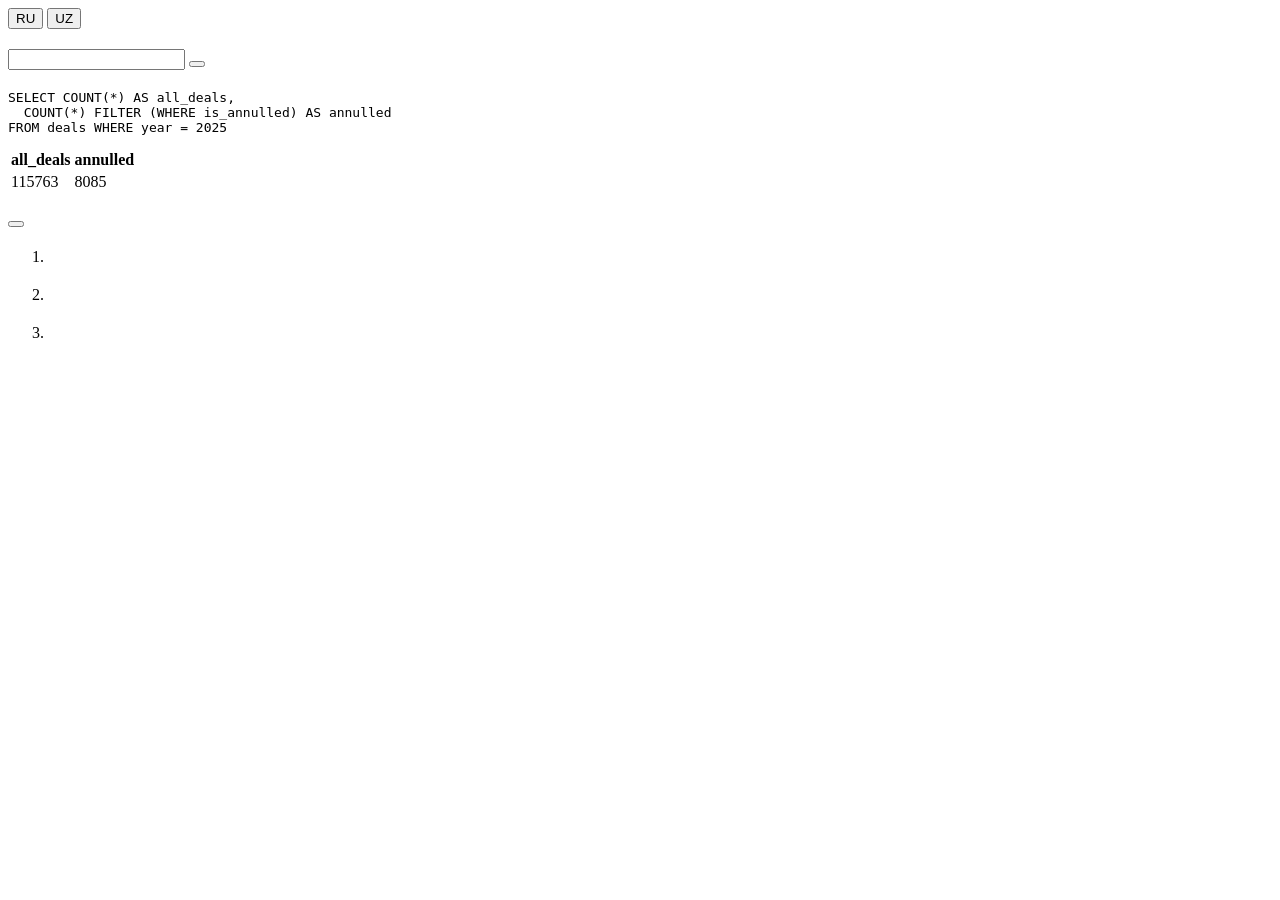
==== commit fc108592: "Let people manage chats, and show evidence as it arrives Guest chats now end when the page is reload" ====
--- a/src/main/resources/static/index.html
+++ b/src/main/resources/static/index.html
@@ -28,24 +28,27 @@
     <div class="hero-text">
       <h1 data-t="headline"></h1>
       <p class="lead" data-t="lead"></p>
-      <div class="hero-actions">
-        <a class="primary" href="/chat" data-t="start"></a>
-        <span class="no-signup" data-t="noSignup"></span>
-      </div>
+      <form class="ask-box" id="ask-box">
+        <label class="visually-hidden" for="ask-input" data-t="askLabel"></label>
+        <input id="ask-input" maxlength="600" autocomplete="off">
+        <button type="submit" class="primary" data-t="start"></button>
+      </form>
+      <ul class="try" id="try"></ul>
+      <p class="no-signup" data-t="noSignup"></p>
     </div>
     <aside class="demo" aria-labelledby="demo-title">
       <h2 id="demo-title" data-t="demoTitle"></h2>
       <p class="demo-question" data-t="demoQuestion"></p>
-      <p class="demo-answer" id="demo-answer"></p>
-      <p class="demo-check" data-t="demoCheck"></p>
-      <pre>SELECT COUNT(*) AS all_deals,
+      <pre class="demo-part" data-part="1">SELECT COUNT(*) AS all_deals,
   COUNT(*) FILTER (WHERE is_annulled) AS annulled
 FROM deals WHERE year = 2025</pre>
-      <table>
+      <table class="demo-part" data-part="2">
         <thead><tr><th>all_deals</th><th>annulled</th></tr></thead>
         <tbody><tr><td id="cell-all">115763</td><td id="cell-annulled">8085</td></tr></tbody>
       </table>
-      <p class="demo-hint" data-t="demoHint"></p>
+      <p class="demo-answer demo-part" data-part="3" id="demo-answer"></p>
+      <p class="demo-check demo-part" data-part="4" data-t="demoCheck"></p>
+      <p class="demo-hint demo-part" data-part="4"><span data-t="demoHint"></span> <button type="button" class="replay" id="replay" data-t="replay"></button></p>
     </aside>
   </section>
 
@@ -71,7 +74,7 @@
 
   <section class="closing">
     <p data-t="data"></p>
-    <a class="primary" href="/chat" data-t="start"></a>
+    <a class="primary" href="/chat" id="closing-link"></a>
   </section>
 </main>
 
